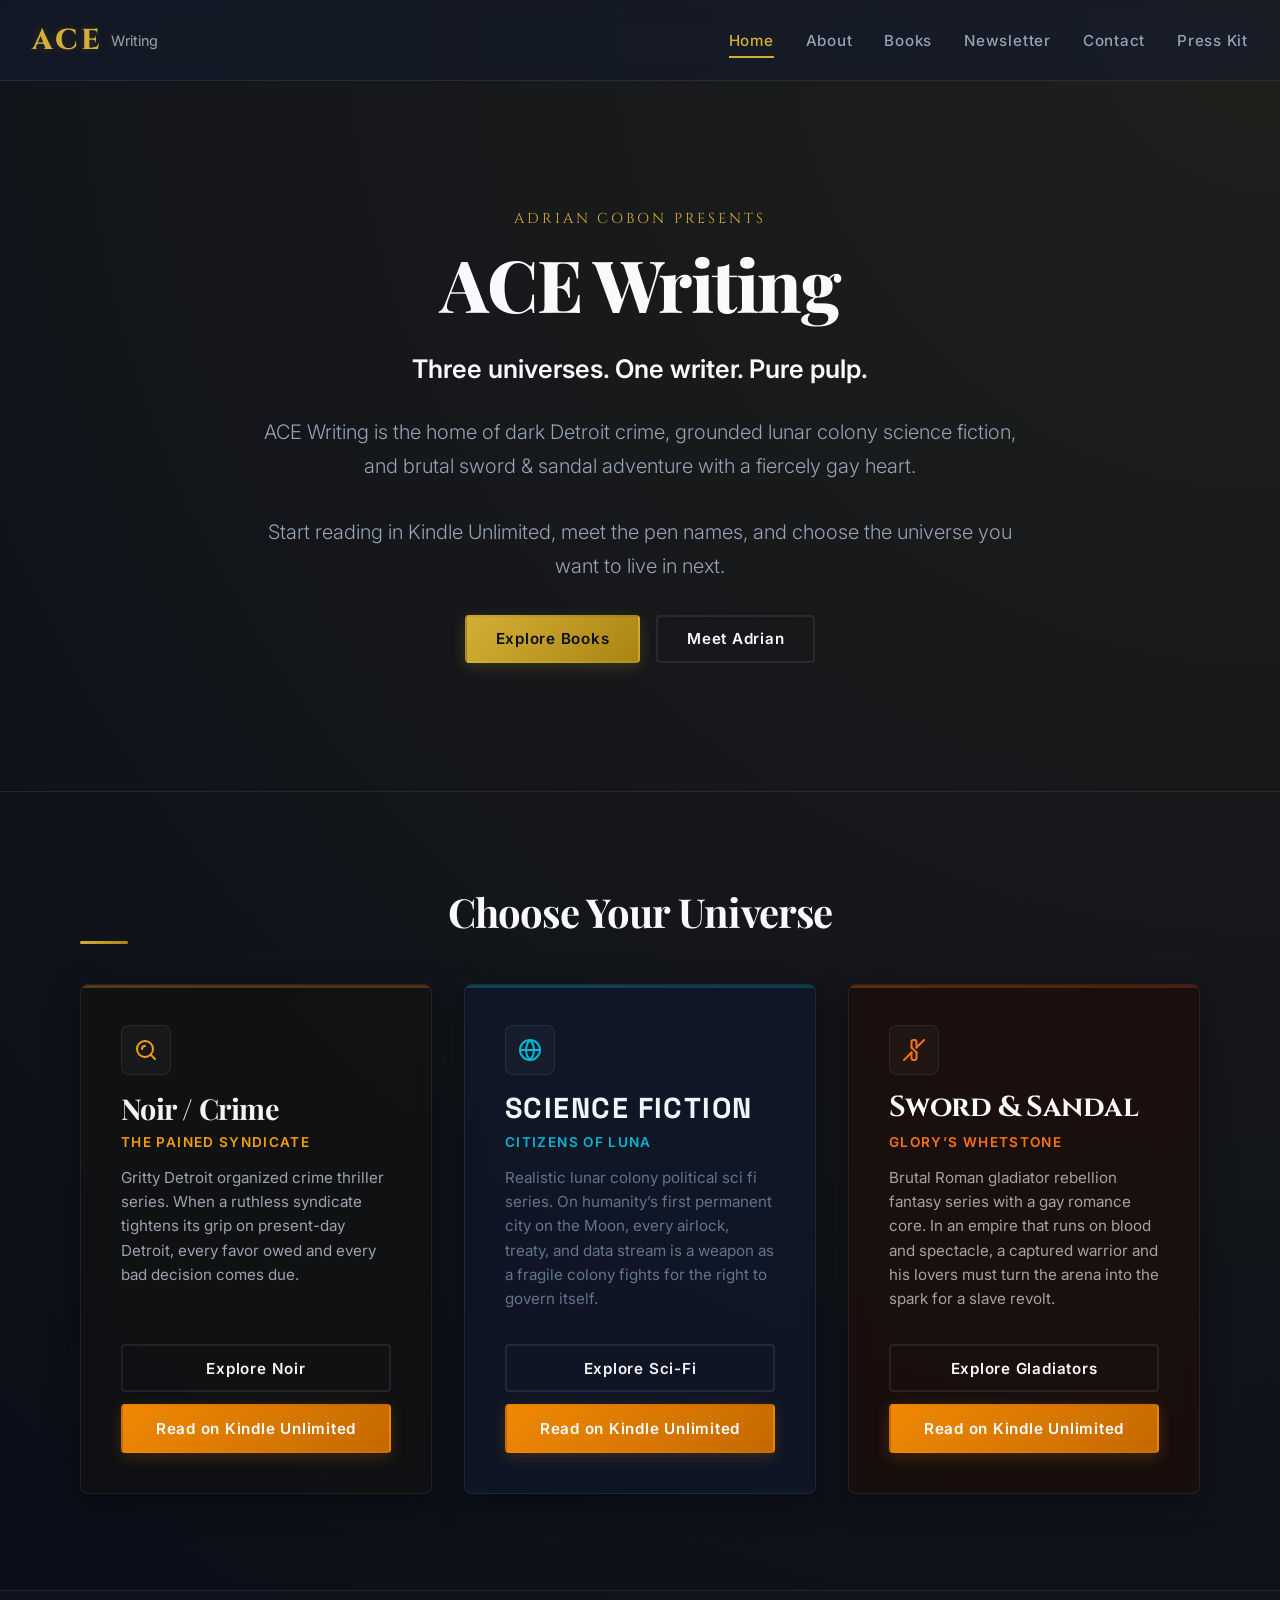
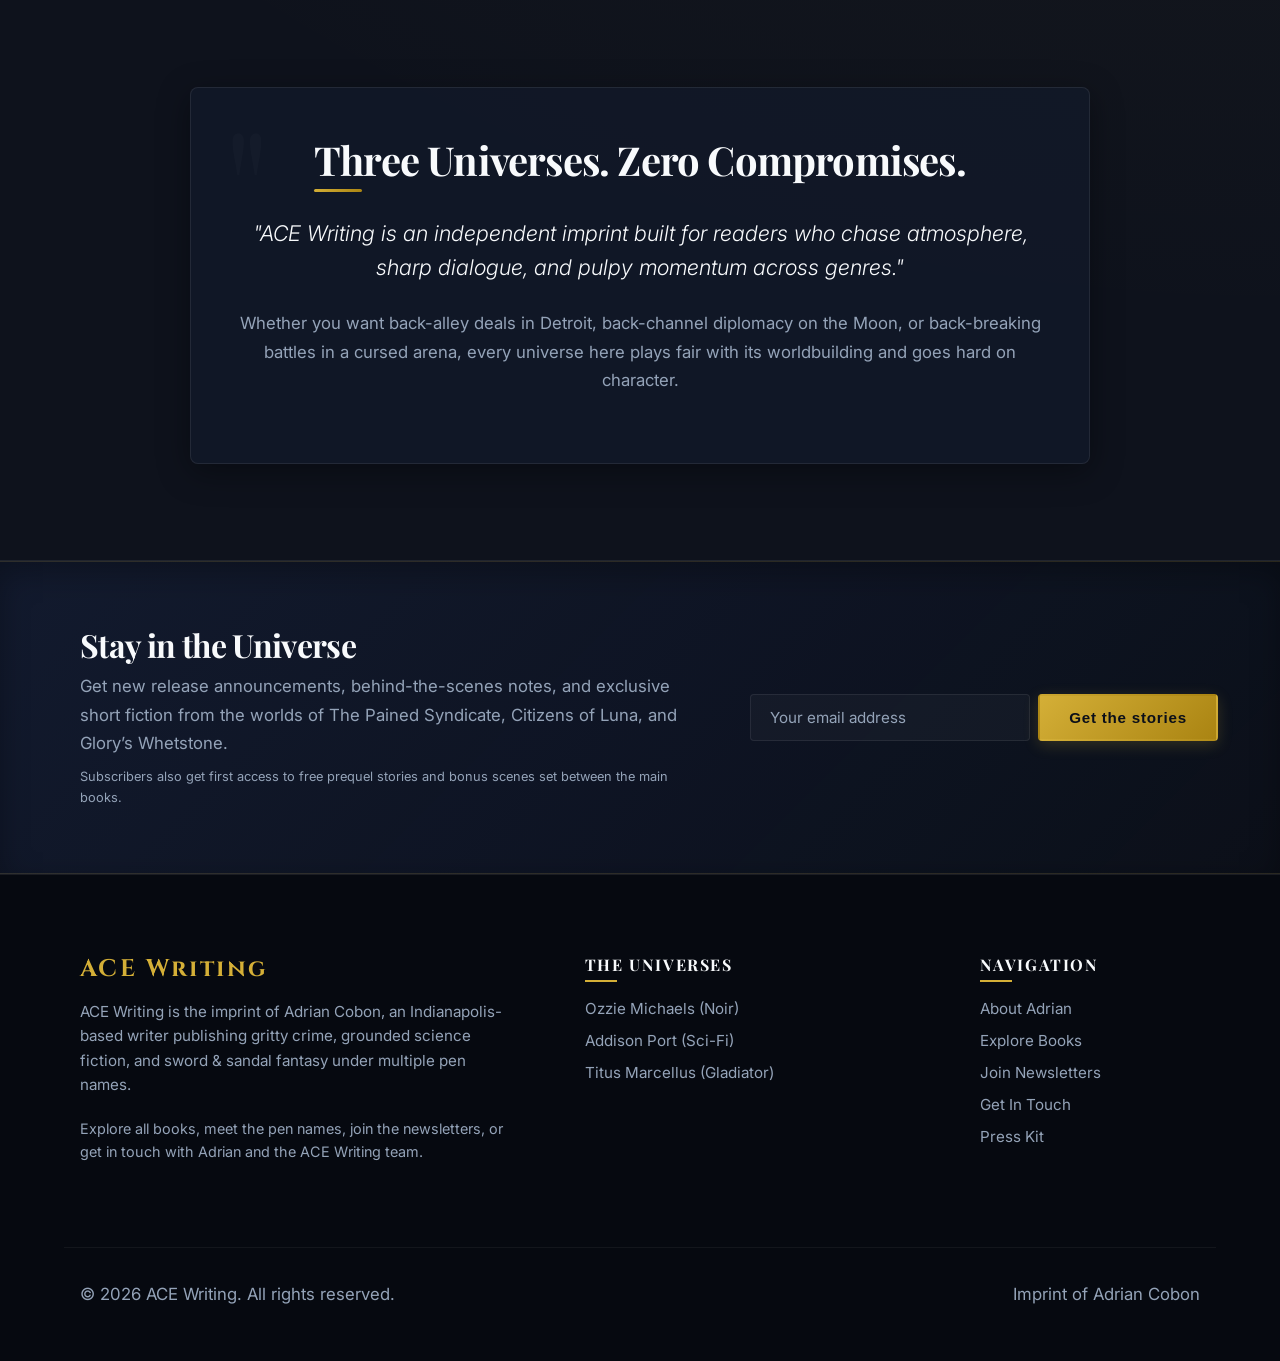
==== index.html @ 50dc893f "Initial Upload Initial static site upload. Still need to take headshot, work on the graphics for upc" ====
<!DOCTYPE html>
<html lang="en" class="theme-imprint">
<head>
  <meta charset="UTF-8">
  <meta name="viewport" content="width=device-width, initial-scale=1.0">
  <title>ACE Writing – Three universes. One writer. Pure pulp.</title>
  
  <!-- SEO Meta Tags -->
  <meta name="description" content="ACE Writing is the home of Adrian Cobon's gritty Detroit crime, grounded lunar colony science fiction, and brutal sword & sandal gay romance fantasy novels. Start reading in Kindle Unlimited.">
  <link rel="canonical" href="https://ace-writing.com/index.html">
  
  <!-- Open Graph / Facebook -->
  <meta property="og:type" content="website">
  <meta property="og:url" content="https://ace-writing.com/index.html">
  <meta property="og:title" content="ACE Writing – Three universes. One writer. Pure pulp.">
  <meta property="og:description" content="Immerse yourself in gritty Detroit organized crime, grounded lunar colony sci-fi, and queer sword & sandal fantasy from author Adrian Cobon.">
  <meta property="og:image" content="https://ace-writing.com/assets/og-image.jpg">

  <!-- Twitter -->
  <meta property="twitter:card" content="summary_large_image">
  <meta property="twitter:url" content="https://ace-writing.com/index.html">
  <meta property="twitter:title" content="ACE Writing – Three universes. One writer. Pure pulp.">
  <meta property="twitter:description" content="Immerse yourself in gritty Detroit organized crime, grounded lunar colony sci-fi, and queer sword & sandal fantasy from author Adrian Cobon.">
  <meta property="twitter:image" content="https://ace-writing.com/assets/og-image.jpg">

  <!-- CSS Stylesheet -->
  <link rel="stylesheet" href="css/style.css">
  
  <!-- Preconnect to Fonts -->
  <link rel="preconnect" href="https://fonts.googleapis.com">
  <link rel="preconnect" href="https://fonts.gstatic.com" crossorigin>

  <!-- Schema.org JSON-LD -->
  <script type="application/ld+json">
  {
    "@context": "https://schema.org",
    "@type": "Organization",
    "name": "ACE Writing",
    "url": "https://ace-writing.com",
    "logo": "https://ace-writing.com/logo.png",
    "founder": {
      "@type": "Person",
      "name": "Adrian Cobon",
      "jobTitle": "Author",
      "address": {
        "@type": "PostalAddress",
        "addressLocality": "Indianapolis",
        "addressRegion": "IN"
      }
    },
    "description": "ACE Writing is the home of dark Detroit crime, grounded lunar colony science fiction, and brutal sword & sandal adventure with a fiercely gay heart."
  }
  </script>
</head>
<body>

  <!-- Navigation Header -->
  <nav class="navbar" id="main-nav">
    <div class="nav-container">
      <a href="index.html" class="logo" id="nav-logo">
        ACE <span>Writing</span>
      </a>
      <button class="menu-toggle" id="menu-toggle-btn" aria-label="Toggle Navigation Menu" aria-expanded="false" aria-controls="nav-menu-list">
        <span></span>
        <span></span>
        <span></span>
      </button>
      <ul class="nav-menu" id="nav-menu-list">
        <li><a href="index.html" class="nav-link active">Home</a></li>
        <li><a href="about.html" class="nav-link">About</a></li>
        <li><a href="books.html" class="nav-link">Books</a></li>
        <li><a href="newsletter.html" class="nav-link">Newsletter</a></li>
        <li><a href="contact.html" class="nav-link">Contact</a></li>
        <li><a href="press.html" class="nav-link">Press Kit</a></li>
      </ul>
    </div>
  </nav>

  <!-- Main Content Area -->
  <main id="content">
    
    <!-- Hero Section -->
    <section class="hero" id="home-hero">
      <div class="container text-center hero-content">
        <span class="hero-accent-text" data-animate>Adrian Cobon presents</span>
        <h1 data-animate class="delay-1">ACE Writing</h1>
        <p class="hero-subhead" data-animate class="delay-2">Three universes. One writer. Pure pulp.</p>
        <p class="hero-text lead" data-animate class="delay-2">
          ACE Writing is the home of dark Detroit crime, grounded lunar colony science fiction, and brutal sword & sandal adventure with a fiercely gay heart.
        </p>
        <p class="hero-text lead" data-animate class="delay-3">
          Start reading in Kindle Unlimited, meet the pen names, and choose the universe you want to live in next.
        </p>
        <div class="btn-group" style="justify-content: center;" data-animate class="delay-4">
          <a href="books.html" class="btn btn-primary" id="btn-hero-explore">Explore Books</a>
          <a href="about.html" class="btn btn-secondary" id="btn-hero-about">Meet Adrian</a>
        </div>
      </div>
    </section>

    <!-- Universe Cards Section -->
    <section id="universes" aria-label="ACE Writing Universes">
      <div class="container">
        <h2 class="text-center" style="display: block; margin-bottom: 3rem;" data-animate>Choose Your Universe</h2>
        
        <div class="grid-3">
          
          <!-- Noir Card -->
          <article class="card theme-noir" data-animate class="delay-1" id="universe-noir">
            <div class="card-icon" aria-hidden="true">
              <!-- Custom Trenchcoat/Detective Hat Vibe -->
              <svg width="24" height="24" viewBox="0 0 24 24" fill="none" stroke="currentColor" stroke-width="2" stroke-linecap="round" stroke-linejoin="round">
                <circle cx="11" cy="11" r="8"></circle>
                <line x1="21" y1="21" x2="16.65" y2="16.65"></line>
                <path d="M11 8a3 3 0 0 0-3 3"></path>
              </svg>
            </div>
            <h3 class="card-title">Noir / Crime</h3>
            <span class="card-subtitle">The Pained Syndicate</span>
            <p class="card-desc">
              Gritty Detroit organized crime thriller series. When a ruthless syndicate tightens its grip on present-day Detroit, every favor owed and every bad decision comes due.
            </p>
            <a href="ozzie-michaels.html" class="btn btn-secondary" style="margin-bottom: 0.75rem;">Explore Noir</a>
            <a href="https://www.amazon.com" target="_blank" rel="noopener" class="btn btn-kindle">Read on Kindle Unlimited</a>
          </article>

          <!-- Sci-Fi Card -->
          <article class="card theme-scifi" data-animate class="delay-2" id="universe-scifi">
            <div class="card-icon" aria-hidden="true">
              <!-- Lunar Orbit Vibe -->
              <svg width="24" height="24" viewBox="0 0 24 24" fill="none" stroke="currentColor" stroke-width="2" stroke-linecap="round" stroke-linejoin="round">
                <circle cx="12" cy="12" r="10"></circle>
                <path d="M12 2a15.3 15.3 0 0 1 4 10 15.3 15.3 0 0 1-4 10 15.3 15.3 0 0 1-4-10 15.3 15.3 0 0 1 4-10z"></path>
                <path d="M2 12h20"></path>
              </svg>
            </div>
            <h3 class="card-title">Science Fiction</h3>
            <span class="card-subtitle">Citizens of Luna</span>
            <p class="card-desc">
              Realistic lunar colony political sci fi series. On humanity’s first permanent city on the Moon, every airlock, treaty, and data stream is a weapon as a fragile colony fights for the right to govern itself.
            </p>
            <a href="addison-port.html" class="btn btn-secondary" style="margin-bottom: 0.75rem;">Explore Sci-Fi</a>
            <a href="https://www.amazon.com" target="_blank" rel="noopener" class="btn btn-kindle">Read on Kindle Unlimited</a>
          </article>

          <!-- Gladiator / Romance Card -->
          <article class="card theme-gladiator" data-animate class="delay-3" id="universe-gladiator">
            <div class="card-icon" aria-hidden="true">
              <!-- Crossed Swords Vibe -->
              <svg width="24" height="24" viewBox="0 0 24 24" fill="none" stroke="currentColor" stroke-width="2" stroke-linecap="round" stroke-linejoin="round">
                <line x1="14.5" y1="9.5" x2="22" y2="2"></line>
                <line x1="9.5" y1="14.5" x2="2" y2="22"></line>
                <line x1="9.5" y1="9.5" x2="14.5" y2="14.5"></line>
                <path d="M14.5 14.5v5.5a2 2 0 0 1-2 2h-1a2 2 0 0 1-2-2v-5.5"></path>
                <path d="M9.5 9.5V4a2 2 0 0 1 2-2h1a2 2 0 0 1 2 2v5.5"></path>
              </svg>
            </div>
            <h3 class="card-title">Sword & Sandal</h3>
            <span class="card-subtitle">Glory’s Whetstone</span>
            <p class="card-desc">
              Brutal Roman gladiator rebellion fantasy series with a gay romance core. In an empire that runs on blood and spectacle, a captured warrior and his lovers must turn the arena into the spark for a slave revolt.
            </p>
            <a href="titus-marcellus.html" class="btn btn-secondary" style="margin-bottom: 0.75rem;">Explore Gladiators</a>
            <a href="https://www.amazon.com" target="_blank" rel="noopener" class="btn btn-kindle">Read on Kindle Unlimited</a>
          </article>

        </div>
      </div>
    </section>

    <!-- Highlighted Quote Section -->
    <section class="highlight-section" id="imprint-philosophy">
      <div class="container">
        <div class="highlight-box text-center" data-animate>
          <h2 style="margin-bottom: 2rem;">Three Universes. Zero Compromises.</h2>
          <p class="lead" style="font-style: italic; margin-bottom: 1.5rem;">
            "ACE Writing is an independent imprint built for readers who chase atmosphere, sharp dialogue, and pulpy momentum across genres."
          </p>
          <p>
            Whether you want back-alley deals in Detroit, back-channel diplomacy on the Moon, or back-breaking battles in a cursed arena, every universe here plays fair with its worldbuilding and goes hard on character.
          </p>
        </div>
      </div>
    </section>

    <!-- Newsletter Strip -->
    <section class="newsletter-strip" id="newsletter-subscription">
      <div class="container newsletter-container">
        <div class="newsletter-content" data-animate>
          <h3>Stay in the Universe</h3>
          <p>
            Get new release announcements, behind-the-scenes notes, and exclusive short fiction from the worlds of The Pained Syndicate, Citizens of Luna, and Glory’s Whetstone.
          </p>
          <p class="form-note">
            Subscribers also get first access to free prequel stories and bonus scenes set between the main books.
          </p>
        </div>
        <form class="newsletter-form" id="newsletter-form-home" data-animate class="delay-2">
          <input type="email" placeholder="Your email address" aria-label="Email Address" required class="form-input">
          <button type="submit" class="btn btn-primary" style="white-space: nowrap;">Get the stories</button>
        </form>
      </div>
    </section>

  </main>

  <!-- Footer Area -->
  <footer class="footer" id="main-footer">
    <div class="container footer-grid">
      <div class="footer-about">
        <h3>ACE Writing</h3>
        <p>
          ACE Writing is the imprint of Adrian Cobon, an Indianapolis-based writer publishing gritty crime, grounded science fiction, and sword & sandal fantasy under multiple pen names.
        </p>
        <p style="margin-top: 1rem; font-size: 0.9rem;">
          Explore all books, meet the pen names, join the newsletters, or get in touch with Adrian and the ACE Writing team.
        </p>
      </div>
      <div class="footer-links">
        <h4>The Universes</h4>
        <ul class="footer-links-list">
          <li><a href="ozzie-michaels.html">Ozzie Michaels (Noir)</a></li>
          <li><a href="addison-port.html">Addison Port (Sci-Fi)</a></li>
          <li><a href="titus-marcellus.html">Titus Marcellus (Gladiator)</a></li>
        </ul>
      </div>
      <div class="footer-links">
        <h4>Navigation</h4>
        <ul class="footer-links-list">
          <li><a href="about.html">About Adrian</a></li>
          <li><a href="books.html">Explore Books</a></li>
          <li><a href="newsletter.html">Join Newsletters</a></li>
          <li><a href="contact.html">Get In Touch</a></li>
          <li><a href="press.html">Press Kit</a></li>
        </ul>
      </div>
    </div>
    <div class="container footer-bottom">
      <p>&copy; 2026 ACE Writing. All rights reserved.</p>
      <p>Imprint of Adrian Cobon</p>
    </div>
  </footer>

  <!-- JS Scripts -->
  <script src="js/main.js" defer></script>
</body>
</html>
---- css/style.css ----
/* 
  ACE Writing - Core Design System & Stylesheet
  Imprint of Adrian Cobon
  Responsive, SEO-optimized, highly aesthetic CSS variables, layouts, and components.
*/

/* --- 1. Fonts and Imports --- */
@import url('https://fonts.googleapis.com/css2?family=Inter:wght@300;400;500;600;700&family=Playfair+Display:ital,wght@0,400;0,700;1,400&family=Cinzel:wght@600;800&family=Space+Grotesk:wght@500;700&display=swap');

/* --- 2. Color Themes & CSS Variables --- */
:root {
  /* Fonts */
  --font-body: 'Inter', -apple-system, BlinkMacSystemFont, sans-serif;
  --font-display: 'Playfair Display', Georgia, serif;
  --font-accent: 'Cinzel', serif;
  --font-scifi: 'Space Grotesk', sans-serif;

  /* Global Transition */
  --transition-smooth: all 0.3s cubic-bezier(0.4, 0, 0.2, 1);
  --transition-elastic: all 0.5s cubic-bezier(0.175, 0.885, 0.32, 1.275);

  /* Shared Lightness Overlays */
  --glass-bg: rgba(19, 27, 46, 0.6);
  --glass-border: rgba(255, 255, 255, 0.08);
  --glass-shadow: 0 8px 32px 0 rgba(0, 0, 0, 0.37);

  /* MASTER IMPRINT THEME (index, about, newsletter, contact, press) */
  --color-bg: #0b0f19;
  --color-surface: #121a2e;
  --color-surface-hover: #1b2641;
  --color-primary: #d4af37;        /* Premium Gold */
  --color-primary-glow: rgba(212, 175, 55, 0.2);
  --color-secondary: #e2e8f0;      /* Pure slate silver */
  --color-accent: #93c5fd;         /* Light Blue Accent */
  --color-text-main: #f8fafc;
  --color-text-muted: #94a3b8;
  --color-border: rgba(212, 175, 55, 0.15);
  --color-kindle: #f08804;         /* Kindle Amber */
  --gradient-hero: radial-gradient(circle at top right, rgba(212, 175, 55, 0.1) 0%, rgba(11, 15, 25, 0) 60%);
  --theme-accent-gradient: linear-gradient(135deg, #d4af37 0%, #aa8412 100%);
}

/* NOIR / CRIME SUB-THEME (Ozzie Michaels) */
.theme-noir {
  --color-bg: #080808;
  --color-surface: #121212;
  --color-surface-hover: #1c1c1c;
  --color-primary: #f59e0b;        /* Gritty Amber Alert Yellow */
  --color-primary-glow: rgba(245, 158, 11, 0.2);
  --color-secondary: #d1d5db;
  --color-accent: #ef4444;         /* Street lamp Crimson */
  --color-text-main: #f3f4f6;
  --color-text-muted: #9ca3af;
  --color-border: rgba(245, 158, 11, 0.15);
  --glass-bg: rgba(18, 18, 18, 0.7);
  --gradient-hero: radial-gradient(circle at top right, rgba(239, 68, 68, 0.08) 0%, rgba(8, 8, 8, 0) 60%);
  --theme-accent-gradient: linear-gradient(135deg, #f59e0b 0%, #d97706 100%);
}

/* LUNAR SCI-FI SUB-THEME (Addison Port) */
.theme-scifi {
  --color-bg: #020617;
  --color-surface: #0f172a;
  --color-surface-hover: #1e293b;
  --color-primary: #06b6d4;        /* Cyan Laser glow */
  --color-primary-glow: rgba(6, 182, 212, 0.2);
  --color-secondary: #cbd5e1;
  --color-accent: #3b82f6;         /* Earthrise Blue */
  --color-text-main: #f1f5f9;
  --color-text-muted: #64748b;
  --color-border: rgba(6, 182, 212, 0.15);
  --glass-bg: rgba(15, 23, 42, 0.75);
  --gradient-hero: radial-gradient(circle at top right, rgba(6, 182, 212, 0.1) 0%, rgba(2, 6, 23, 0) 60%);
  --theme-accent-gradient: linear-gradient(135deg, #06b6d4 0%, #0891b2 100%);
}

/* SWORD & SANDAL GAY ROMANCE SUB-THEME (Titus Marcellus) */
.theme-gladiator {
  --color-bg: #0d0705;
  --color-surface: #1c0e0a;
  --color-surface-hover: #2d1810;
  --color-primary: #f97316;        /* Bronze sunset */
  --color-primary-glow: rgba(249, 115, 22, 0.2);
  --color-secondary: #e2e8f0;
  --color-accent: #dc2626;         /* Blood Red */
  --color-text-main: #fafaf9;
  --color-text-muted: #a8a29e;
  --color-border: rgba(249, 115, 22, 0.15);
  --glass-bg: rgba(28, 14, 10, 0.75);
  --gradient-hero: radial-gradient(circle at top right, rgba(220, 38, 38, 0.1) 0%, rgba(13, 7, 5, 0) 60%);
  --theme-accent-gradient: linear-gradient(135deg, #f97316 0%, #c2410c 100%);
}

/* --- 3. Base Reset --- */
*, *::before, *::after {
  box-sizing: border-box;
  margin: 0;
  padding: 0;
}

html {
  scroll-behavior: smooth;
  font-size: 16px;
  background-color: var(--color-bg);
  color: var(--color-text-main);
  font-family: var(--font-body);
  transition: background-color 0.5s ease;
}

body {
  min-height: 100vh;
  display: flex;
  flex-direction: column;
  overflow-x: hidden;
  position: relative;
}

body::before {
  content: '';
  position: absolute;
  top: 0;
  left: 0;
  width: 100%;
  height: 100%;
  background: var(--gradient-hero);
  pointer-events: none;
  z-index: 0;
  transition: background 0.5s ease;
}

a {
  color: inherit;
  text-decoration: none;
  transition: var(--transition-smooth);
}

img, svg {
  max-width: 100%;
  height: auto;
  display: block;
}

ul, ol {
  list-style: none;
}

/* --- 4. Typography --- */
h1, h2, h3, h4 {
  font-family: var(--font-display);
  font-weight: 700;
  line-height: 1.2;
  color: var(--color-text-main);
  letter-spacing: -0.02em;
}

.theme-scifi h1, .theme-scifi h2, .theme-scifi h3, .theme-scifi h4 {
  font-family: var(--font-scifi);
  letter-spacing: 0.05em;
  text-transform: uppercase;
}

.theme-gladiator h1, .theme-gladiator h2, .theme-gladiator h3, .theme-gladiator h4 {
  font-family: var(--font-accent);
}

h1 {
  font-size: clamp(2.5rem, 6vw, 4rem);
  margin-bottom: 1rem;
}

h2 {
  font-size: clamp(1.8rem, 4vw, 2.5rem);
  margin-bottom: 1.5rem;
  position: relative;
  display: inline-block;
}

h2::after {
  content: '';
  position: absolute;
  left: 0;
  bottom: -0.5rem;
  width: 3rem;
  height: 3px;
  background: var(--theme-accent-gradient);
  border-radius: 2px;
  transition: var(--transition-smooth);
}

h3 {
  font-size: clamp(1.3rem, 3vw, 1.8rem);
  margin-bottom: 0.75rem;
}

p {
  line-height: 1.7;
  color: var(--color-text-muted);
  margin-bottom: 1.25rem;
  font-size: 1.05rem;
}

.lead {
  font-size: clamp(1.15rem, 2vw, 1.35rem);
  line-height: 1.6;
  color: var(--color-text-main);
  font-weight: 300;
}

.text-center { text-align: center; }

/* --- 5. Layout Systems --- */
.container {
  width: 90%;
  max-width: 1200px;
  margin: 0 auto;
  padding: 0 1rem;
  position: relative;
  z-index: 1;
}

.grid-3 {
  display: grid;
  grid-template-columns: repeat(auto-fit, minmax(300px, 1fr));
  gap: 2rem;
  margin-top: 3rem;
}

.grid-2 {
  display: grid;
  grid-template-columns: repeat(auto-fit, minmax(400px, 1fr));
  gap: 3rem;
  align-items: center;
}

@media (max-width: 768px) {
  .grid-2 {
    grid-template-columns: 1fr;
    gap: 2rem;
  }
}

section {
  padding: 6rem 0;
}

@media (max-width: 768px) {
  section {
    padding: 4rem 0;
  }
}

/* --- 6. Navigation Header --- */
.navbar {
  position: sticky;
  top: 0;
  background: var(--glass-bg);
  backdrop-filter: blur(12px);
  -webkit-backdrop-filter: blur(12px);
  border-bottom: 1px solid var(--glass-border);
  z-index: 100;
  transition: var(--transition-smooth);
}

.nav-container {
  display: flex;
  justify-content: space-between;
  align-items: center;
  height: 80px;
  padding: 0 2rem;
}

.logo {
  font-family: var(--font-accent);
  font-size: 1.8rem;
  font-weight: 800;
  color: var(--color-primary);
  text-shadow: 0 0 10px var(--color-primary-glow);
  letter-spacing: 0.1em;
  display: flex;
  align-items: center;
  gap: 0.5rem;
}

.logo span {
  font-weight: 400;
  font-family: var(--font-body);
  font-size: 0.9rem;
  color: var(--color-text-muted);
  letter-spacing: normal;
}

.nav-menu {
  display: flex;
  gap: 2rem;
  align-items: center;
}

.nav-link {
  font-size: 0.95rem;
  font-weight: 500;
  color: var(--color-text-muted);
  letter-spacing: 0.05em;
  padding: 0.5rem 0;
  position: relative;
}

.nav-link:hover, .nav-link.active {
  color: var(--color-primary);
}

.nav-link::after {
  content: '';
  position: absolute;
  left: 0;
  bottom: 0;
  width: 0;
  height: 2px;
  background-color: var(--color-primary);
  transition: var(--transition-smooth);
}

.nav-link:hover::after, .nav-link.active::after {
  width: 100%;
}

/* Mobile Hamburger Trigger */
.menu-toggle {
  display: none;
  background: none;
  border: none;
  cursor: pointer;
  width: 30px;
  height: 20px;
  position: relative;
  z-index: 110;
}

.menu-toggle span {
  display: block;
  width: 100%;
  height: 2px;
  background-color: var(--color-text-main);
  position: absolute;
  left: 0;
  transition: var(--transition-smooth);
}

.menu-toggle span:nth-child(1) { top: 0; }
.menu-toggle span:nth-child(2) { top: 9px; }
.menu-toggle span:nth-child(3) { top: 18px; }

/* Menu toggle active state */
.menu-toggle.open span:nth-child(1) {
  transform: translateY(9px) rotate(45deg);
}
.menu-toggle.open span:nth-child(2) {
  opacity: 0;
}
.menu-toggle.open span:nth-child(3) {
  transform: translateY(-9px) rotate(-45deg);
}

@media (max-width: 992px) {
  .menu-toggle {
    display: block;
  }

  .nav-menu {
    position: fixed;
    top: 0;
    right: -100%;
    width: 80%;
    max-width: 400px;
    height: 100vh;
    background: var(--color-bg);
    border-left: 1px solid var(--glass-border);
    flex-direction: column;
    justify-content: center;
    gap: 3rem;
    z-index: 105;
    transition: 0.4s cubic-bezier(0.77, 0, 0.175, 1);
    box-shadow: -10px 0 30px rgba(0,0,0,0.5);
  }

  .nav-menu.open {
    right: 0;
  }
}

/* --- 7. Buttons --- */
.btn {
  display: inline-flex;
  align-items: center;
  justify-content: center;
  padding: 0.8rem 1.8rem;
  border-radius: 4px;
  font-weight: 600;
  font-size: 0.95rem;
  letter-spacing: 0.05em;
  cursor: pointer;
  transition: var(--transition-elastic);
  border: 2px solid transparent;
}

.btn-primary {
  background: var(--theme-accent-gradient);
  color: #0b0f19;
  box-shadow: 0 4px 15px var(--color-primary-glow);
}

.btn-primary:hover {
  transform: translateY(-3px);
  box-shadow: 0 8px 25px var(--color-primary-glow);
}

.btn-secondary {
  background: transparent;
  color: var(--color-text-main);
  border-color: var(--glass-border);
}

.btn-secondary:hover {
  background: rgba(255,255,255,0.05);
  border-color: var(--color-primary);
  transform: translateY(-3px);
}

.btn-kindle {
  background: linear-gradient(135deg, var(--color-kindle) 0%, #c46900 100%);
  color: #ffffff;
  box-shadow: 0 4px 15px rgba(240, 136, 4, 0.2);
}

.btn-kindle:hover {
  transform: translateY(-3px);
  box-shadow: 0 8px 25px rgba(240, 136, 4, 0.4);
}

.btn-group {
  display: flex;
  gap: 1rem;
  margin-top: 2rem;
  flex-wrap: wrap;
}

/* --- 8. Hero Sections --- */
.hero {
  position: relative;
  overflow: hidden;
  padding: 8rem 0;
  display: flex;
  align-items: center;
  border-bottom: 1px solid var(--glass-border);
}

.hero-content {
  max-width: 800px;
  margin: 0 auto;
}

.hero-accent-text {
  font-family: var(--font-accent);
  color: var(--color-primary);
  text-transform: uppercase;
  letter-spacing: 0.2em;
  font-size: 0.9rem;
  margin-bottom: 1rem;
  display: block;
}

.theme-scifi .hero-accent-text {
  font-family: var(--font-scifi);
}

.hero h1 {
  font-size: clamp(2.8rem, 7vw, 4.5rem);
  line-height: 1.1;
  margin-bottom: 1.5rem;
  font-weight: 800;
}

.hero-subhead {
  font-size: clamp(1.2rem, 3vw, 1.6rem);
  font-weight: 600;
  color: var(--color-text-main);
  margin-bottom: 1.5rem;
}

.hero-text {
  font-size: clamp(1.05rem, 2vw, 1.25rem);
  line-height: 1.7;
  color: var(--color-text-muted);
  margin-bottom: 2rem;
}

/* --- 9. Cards & Grid Panels (Glassmorphism) --- */
.card {
  background: var(--glass-bg);
  border: 1px solid var(--glass-border);
  border-radius: 8px;
  padding: 2.5rem;
  box-shadow: var(--glass-shadow);
  transition: var(--transition-smooth);
  backdrop-filter: blur(8px);
  -webkit-backdrop-filter: blur(8px);
  display: flex;
  flex-direction: column;
  position: relative;
  overflow: hidden;
}

.card::before {
  content: '';
  position: absolute;
  top: 0;
  left: 0;
  width: 100%;
  height: 3px;
  background: var(--theme-accent-gradient);
  opacity: 0.3;
  transition: var(--transition-smooth);
}

.card:hover {
  transform: translateY(-8px);
  border-color: var(--color-primary);
  box-shadow: 0 12px 40px rgba(0,0,0,0.5), 0 0 15px var(--color-primary-glow);
}

.card:hover::before {
  opacity: 1;
}

.card-title {
  margin-top: 1rem;
  margin-bottom: 0.5rem;
}

.card-subtitle {
  font-family: var(--font-body);
  font-size: 0.85rem;
  text-transform: uppercase;
  letter-spacing: 0.1em;
  color: var(--color-primary);
  margin-bottom: 1rem;
  font-weight: 600;
}

.card-desc {
  font-size: 0.95rem;
  line-height: 1.6;
  margin-bottom: 2rem;
  flex-grow: 1;
}

/* Card Icons */
.card-icon {
  width: 50px;
  height: 50px;
  display: flex;
  align-items: center;
  justify-content: center;
  border-radius: 8px;
  background: rgba(255, 255, 255, 0.03);
  border: 1px solid var(--glass-border);
  color: var(--color-primary);
  transition: var(--transition-smooth);
}

.card:hover .card-icon {
  background: var(--color-primary-glow);
  border-color: var(--color-primary);
  transform: scale(1.1);
}

/* Custom CSS Book Covers */
.book-cover {
  width: 180px;
  aspect-ratio: 2/3;
  background: #111;
  border-radius: 4px;
  box-shadow: 0 10px 25px rgba(0,0,0,0.5);
  margin: 0 auto 1.5rem;
  position: relative;
  overflow: hidden;
  border: 1px solid rgba(255,255,255,0.15);
  display: flex;
  flex-direction: column;
  justify-content: space-between;
  padding: 1.25rem;
  transition: var(--transition-smooth);
}

.book-cover::after {
  content: '';
  position: absolute;
  top: 0;
  left: 0;
  width: 15px;
  height: 100%;
  background: linear-gradient(to right, rgba(255,255,255,0.1) 0%, rgba(255,255,255,0) 100%);
  z-index: 2;
}

.book-cover-title {
  font-family: var(--font-display);
  font-size: 1.1rem;
  color: #fff;
  line-height: 1.2;
}

.theme-scifi .book-cover-title {
  font-family: var(--font-scifi);
  font-size: 0.9rem;
}

.book-cover-author {
  font-family: var(--font-body);
  font-size: 0.7rem;
  text-transform: uppercase;
  letter-spacing: 0.1em;
  color: rgba(255,255,255,0.6);
}

/* Custom gradients for placeholder covers based on universe */
.cover-noir {
  background: linear-gradient(135deg, #150e05 0%, #030303 100%);
  border-left: 4px solid var(--color-primary);
}
.cover-scifi {
  background: linear-gradient(135deg, #0b1e32 0%, #020713 100%);
  border-left: 4px solid var(--color-primary);
}
.cover-gladiator {
  background: linear-gradient(135deg, #2d1007 0%, #060201 100%);
  border-left: 4px solid var(--color-primary);
}

/* --- 10. Mid Page Highlight Sections --- */
.highlight-section {
  background: rgba(255,255,255,0.01);
  border-top: 1px solid var(--glass-border);
  border-bottom: 1px solid var(--glass-border);
}

.highlight-box {
  background: var(--glass-bg);
  border: 1px solid var(--glass-border);
  border-radius: 8px;
  padding: 3rem;
  max-width: 900px;
  margin: 0 auto;
  box-shadow: var(--glass-shadow);
  position: relative;
}

.highlight-box::after {
  content: '"';
  position: absolute;
  top: 1rem;
  left: 2rem;
  font-family: var(--font-display);
  font-size: 10rem;
  color: rgba(255,255,255,0.02);
  line-height: 1;
  pointer-events: none;
}

/* --- 11. Newsletter Elements --- */
.newsletter-strip {
  background: linear-gradient(135deg, var(--color-surface) 0%, rgba(11,15,25,0.95) 100%);
  border-top: 1px solid var(--color-border);
  border-bottom: 1px solid var(--color-border);
  padding: 4rem 0;
  box-shadow: inset 0 10px 30px rgba(0,0,0,0.3);
}

.newsletter-container {
  display: flex;
  justify-content: space-between;
  align-items: center;
  gap: 3rem;
}

@media (max-width: 992px) {
  .newsletter-container {
    flex-direction: column;
    text-align: center;
  }
}

.newsletter-content {
  max-width: 600px;
}

.newsletter-content h3 {
  font-size: 2rem;
  margin-bottom: 0.5rem;
}

.newsletter-content p {
  margin-bottom: 0;
}

.newsletter-form {
  display: flex;
  gap: 0.5rem;
  width: 100%;
  max-width: 450px;
}

@media (max-width: 576px) {
  .newsletter-form {
    flex-direction: column;
  }
}

.form-input {
  flex-grow: 1;
  background: rgba(255, 255, 255, 0.03);
  border: 1px solid var(--glass-border);
  border-radius: 4px;
  padding: 0.8rem 1.2rem;
  color: var(--color-text-main);
  font-family: var(--font-body);
  font-size: 0.95rem;
  transition: var(--transition-smooth);
}

.form-input:focus {
  outline: none;
  border-color: var(--color-primary);
  background: rgba(255, 255, 255, 0.06);
  box-shadow: 0 0 10px var(--color-primary-glow);
}

.form-input::placeholder {
  color: var(--color-text-muted);
}

.form-note {
  font-size: 0.8rem;
  color: var(--color-text-muted);
  margin-top: 0.5rem;
}

/* --- 12. About & Press Styling --- */
.bio-wrapper {
  display: flex;
  flex-direction: column;
  gap: 4rem;
}

.author-showcase {
  display: grid;
  grid-template-columns: 1.2fr 2fr;
  gap: 4rem;
  align-items: start;
}

@media (max-width: 992px) {
  .author-showcase {
    grid-template-columns: 1fr;
    gap: 3rem;
  }
}

.author-photo-container {
  display: flex;
  flex-direction: column;
  align-items: center;
  gap: 1.5rem;
}

.author-photo-frame {
  width: 100%;
  max-width: 320px;
  aspect-ratio: 1/1;
  border-radius: 50%;
  background: var(--glass-bg);
  border: 3px solid var(--color-border);
  box-shadow: 0 10px 30px rgba(0,0,0,0.5), 0 0 20px var(--color-primary-glow);
  overflow: hidden;
  position: relative;
}

/* Temporary CSS avatar styling */
.author-avatar-fallback {
  width: 100%;
  height: 100%;
  background: radial-gradient(circle at center, var(--color-surface-hover) 0%, var(--color-bg) 100%);
  display: flex;
  align-items: center;
  justify-content: center;
  position: relative;
}

.author-avatar-fallback svg {
  width: 45%;
  height: 45%;
  fill: var(--color-primary);
  opacity: 0.7;
}

.author-avatar-hint {
  font-size: 0.75rem;
  text-transform: uppercase;
  letter-spacing: 0.1em;
  color: var(--color-text-muted);
  text-align: center;
}

.box-title {
  text-transform: uppercase;
  letter-spacing: 0.1em;
  font-size: 0.8rem;
  color: var(--color-primary);
  margin-bottom: 0.5rem;
}

.press-box {
  background: rgba(255,255,255,0.02);
  border: 1px dashed var(--color-primary);
  border-radius: 8px;
  padding: 2.5rem;
  position: relative;
}

/* --- 13. Contact Form styling --- */
.contact-grid {
  display: grid;
  grid-template-columns: 1fr 1.5fr;
  gap: 4rem;
}

@media (max-width: 992px) {
  .contact-grid {
    grid-template-columns: 1fr;
    gap: 3rem;
  }
}

.contact-info-list {
  display: flex;
  flex-direction: column;
  gap: 2rem;
}

.contact-info-item {
  display: flex;
  gap: 1rem;
  align-items: flex-start;
}

.contact-info-icon {
  width: 40px;
  height: 40px;
  border-radius: 4px;
  background: var(--color-surface);
  border: 1px solid var(--glass-border);
  display: flex;
  align-items: center;
  justify-content: center;
  color: var(--color-primary);
  flex-shrink: 0;
}

.contact-info-text h4 {
  font-size: 1.1rem;
  margin-bottom: 0.25rem;
  font-family: var(--font-body);
}

.contact-form-card {
  padding: 3rem;
}

.form-group {
  margin-bottom: 1.5rem;
}

.form-group label {
  display: block;
  font-size: 0.9rem;
  font-weight: 600;
  letter-spacing: 0.05em;
  margin-bottom: 0.5rem;
  color: var(--color-text-main);
  text-transform: uppercase;
}

.form-group select,
.form-group textarea {
  width: 100%;
  background: rgba(255, 255, 255, 0.03);
  border: 1px solid var(--glass-border);
  border-radius: 4px;
  padding: 0.8rem 1.2rem;
  color: var(--color-text-main);
  font-family: var(--font-body);
  font-size: 0.95rem;
  transition: var(--transition-smooth);
}

.form-group select:focus,
.form-group textarea:focus {
  outline: none;
  border-color: var(--color-primary);
  background: rgba(255, 255, 255, 0.06);
  box-shadow: 0 0 10px var(--color-primary-glow);
}

/* Feedback states */
.feedback-msg {
  display: none;
  padding: 1rem;
  border-radius: 4px;
  font-size: 0.95rem;
  margin-top: 1rem;
}

.feedback-msg.success {
  display: block;
  background-color: rgba(16, 185, 129, 0.1);
  border: 1px solid rgba(16, 185, 129, 0.3);
  color: #34d399;
}

.feedback-msg.error {
  display: block;
  background-color: rgba(239, 68, 68, 0.1);
  border: 1px solid rgba(239, 68, 68, 0.3);
  color: #fca5a5;
}

/* --- 14. Press Kits List & Lists --- */
.press-topics-list {
  list-style: none;
  padding-left: 0;
}

.press-topics-list li {
  position: relative;
  padding-left: 2rem;
  margin-bottom: 1.25rem;
  line-height: 1.6;
}

.press-topics-list li::before {
  content: '✦';
  position: absolute;
  left: 0;
  color: var(--color-primary);
}

/* --- 15. Footer --- */
.footer {
  background: #060910;
  border-top: 1px solid var(--glass-border);
  padding: 5rem 0 2rem;
  margin-top: auto;
  position: relative;
  z-index: 1;
}

.footer-grid {
  display: grid;
  grid-template-columns: 2fr 1.5fr 1fr;
  gap: 4rem;
  margin-bottom: 4rem;
}

@media (max-width: 992px) {
  .footer-grid {
    grid-template-columns: 1fr;
    gap: 3rem;
  }
}

.footer-about h3 {
  font-family: var(--font-accent);
  color: var(--color-primary);
  font-size: 1.5rem;
  margin-bottom: 1rem;
  letter-spacing: 0.1em;
}

.footer-about p {
  font-size: 0.95rem;
  line-height: 1.6;
  max-width: 500px;
}

.footer-links h4 {
  font-size: 1rem;
  text-transform: uppercase;
  letter-spacing: 0.1em;
  margin-bottom: 1.5rem;
  color: var(--color-text-main);
  position: relative;
}

.footer-links h4::after {
  content: '';
  position: absolute;
  left: 0;
  bottom: -0.5rem;
  width: 2rem;
  height: 2px;
  background: var(--color-primary);
}

.footer-links-list {
  display: flex;
  flex-direction: column;
  gap: 0.75rem;
}

.footer-links-list a {
  color: var(--color-text-muted);
  font-size: 0.95rem;
}

.footer-links-list a:hover {
  color: var(--color-primary);
  padding-left: 5px;
}

.footer-bottom {
  border-top: 1px solid rgba(255,255,255,0.05);
  padding-top: 2rem;
  display: flex;
  justify-content: space-between;
  align-items: center;
  flex-wrap: wrap;
  gap: 1rem;
  color: var(--color-text-muted);
  font-size: 0.9rem;
}

@media (max-width: 576px) {
  .footer-bottom {
    flex-direction: column;
    text-align: center;
  }
}

/* --- 16. Entrance & Utility Animations --- */
[data-animate] {
  opacity: 0;
  transform: translateY(25px);
  transition: opacity 0.8s cubic-bezier(0.25, 0.46, 0.45, 0.94),
              transform 0.8s cubic-bezier(0.25, 0.46, 0.45, 0.94);
}

[data-animate].animated {
  opacity: 1;
  transform: translateY(0);
}

.delay-1 { transition-delay: 0.1s; }
.delay-2 { transition-delay: 0.2s; }
.delay-3 { transition-delay: 0.3s; }
.delay-4 { transition-delay: 0.4s; }

/* 404 Styling */
.error-page {
  padding: 10rem 0;
  text-align: center;
}
.error-code {
  font-family: var(--font-accent);
  font-size: clamp(6rem, 15vw, 10rem);
  line-height: 1;
  color: var(--color-primary);
  text-shadow: 0 0 20px var(--color-primary-glow);
  margin-bottom: 1rem;
}

/* Custom bullet list for general text */
.bullet-list {
  list-style: none;
  margin-bottom: 2rem;
}
.bullet-list li {
  position: relative;
  padding-left: 1.5rem;
  margin-bottom: 0.75rem;
  color: var(--color-text-muted);
  line-height: 1.6;
}
.bullet-list li::before {
  content: '▪';
  position: absolute;
  left: 0;
  color: var(--color-primary);
}
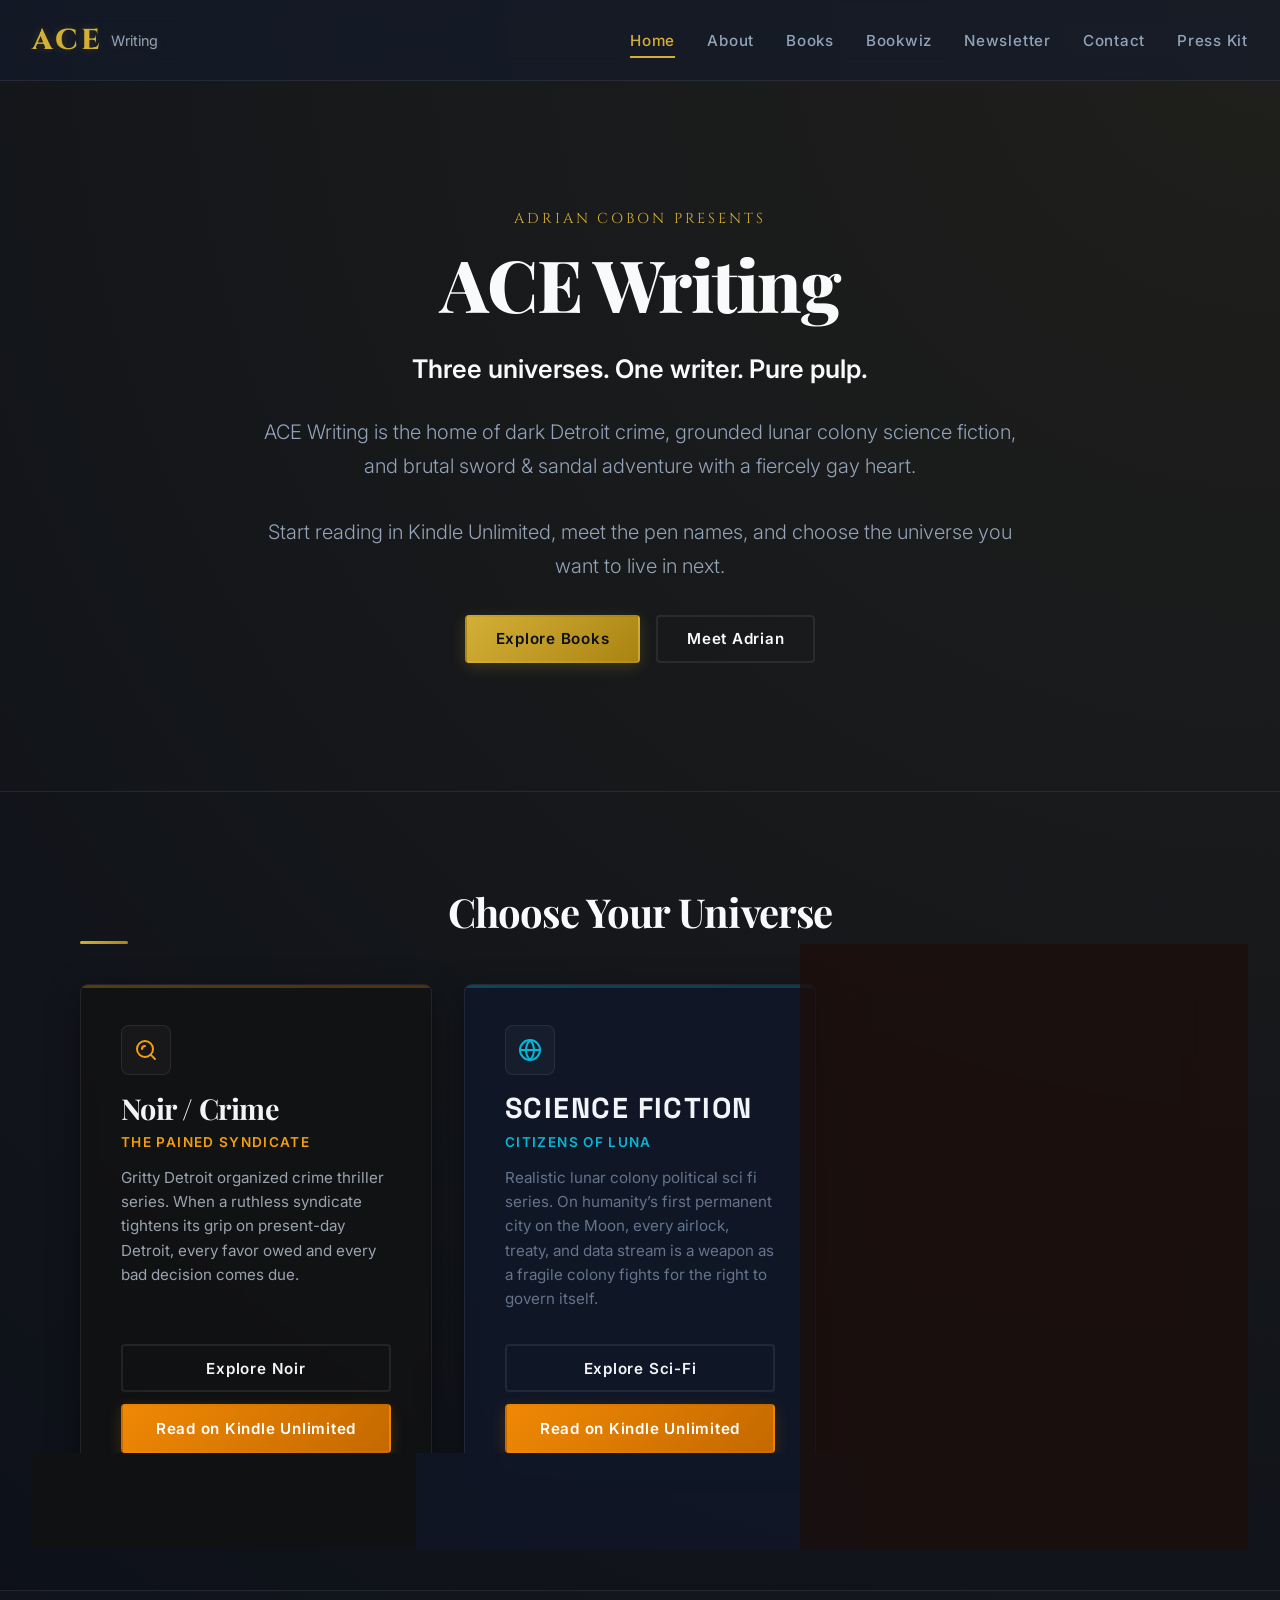
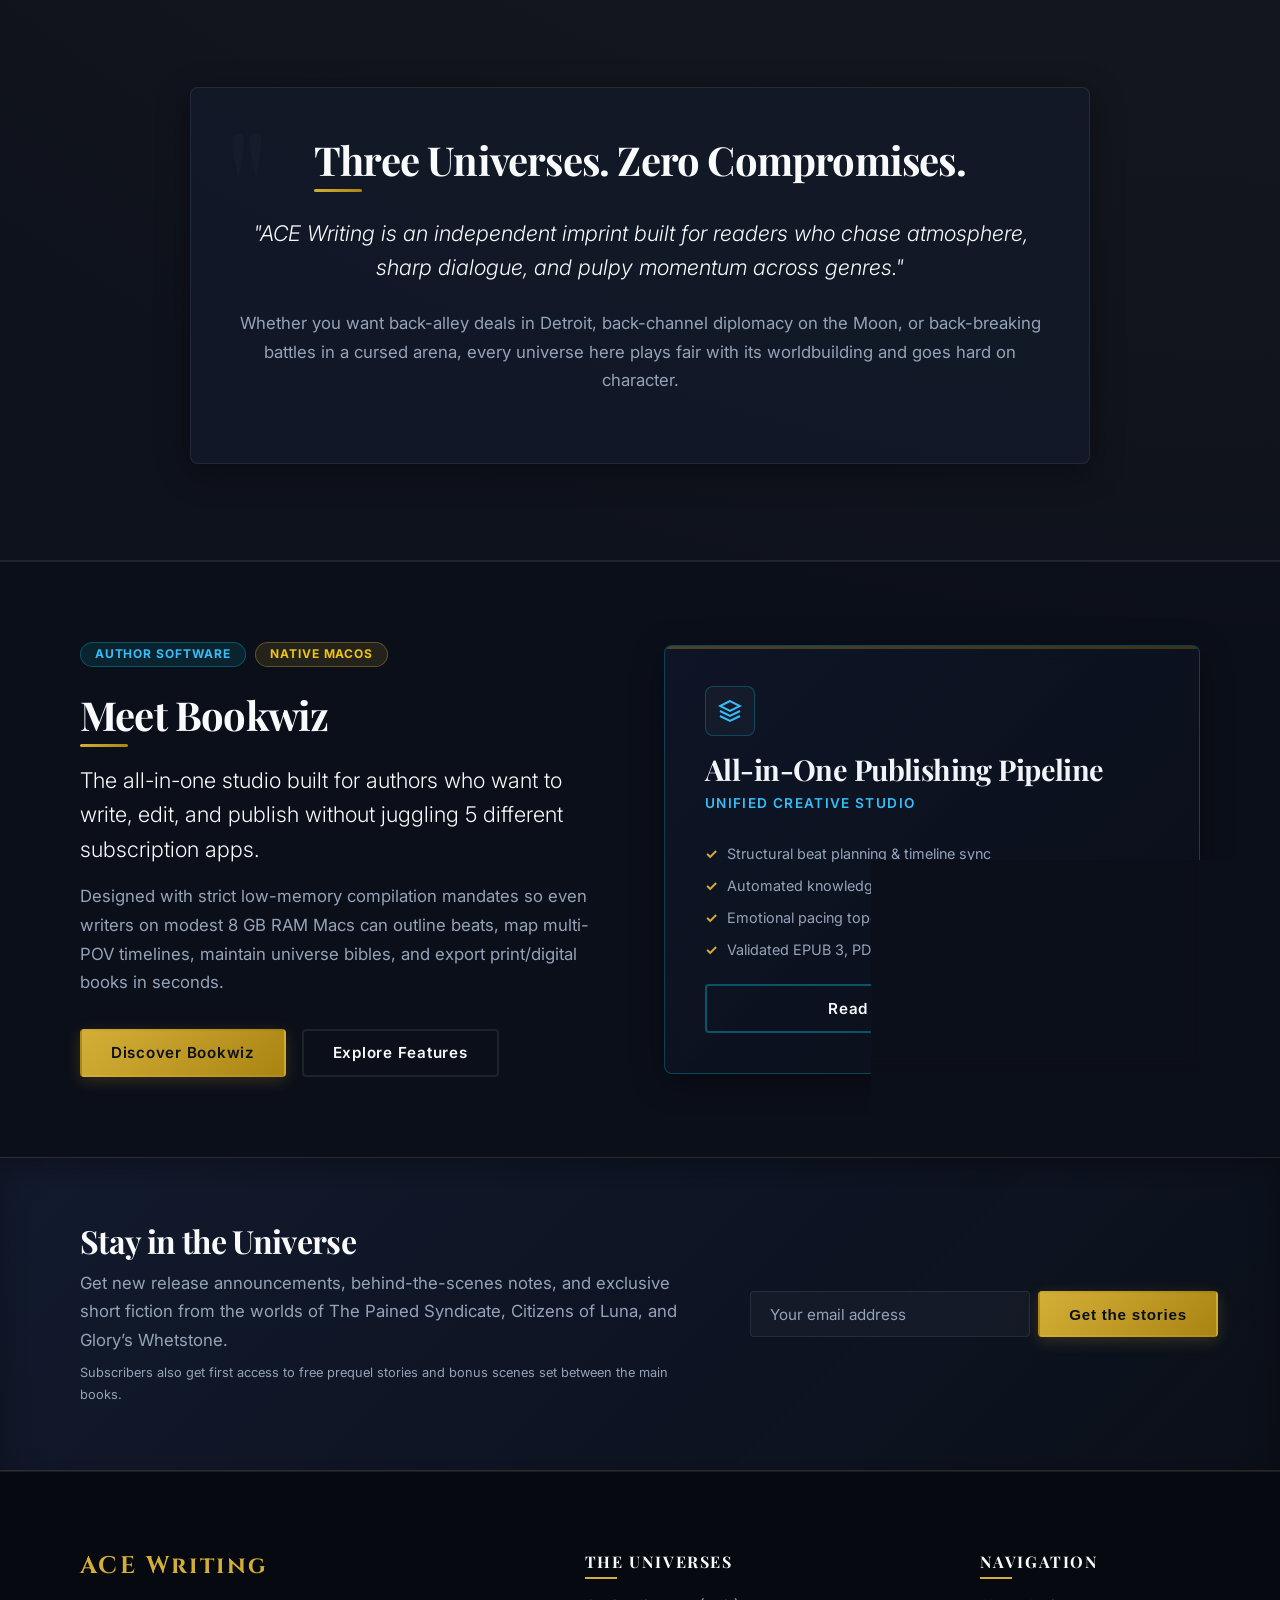
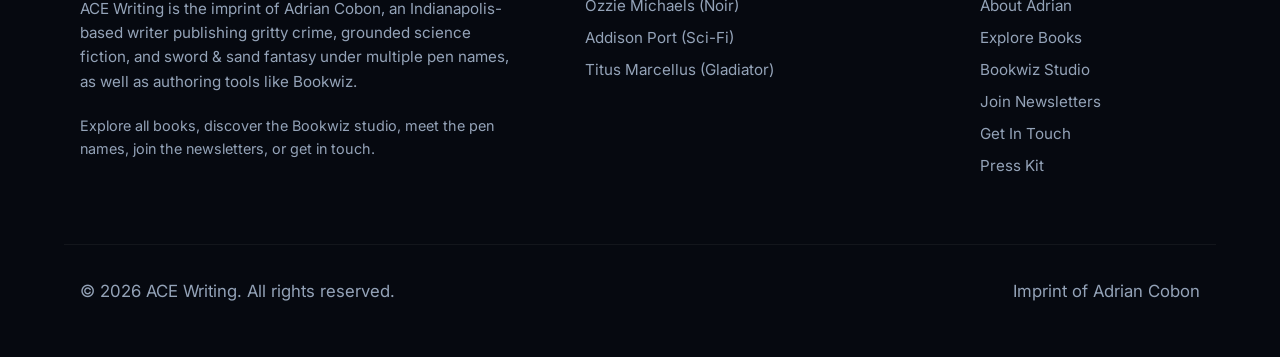
==== commit 46eba078: "Added Bookwiz Page - Initial I have added the Bookwiz information page. I will need to see how it lo" ====
--- a/index.html
+++ b/index.html
@@ -69,6 +69,7 @@
         <li><a href="index.html" class="nav-link active">Home</a></li>
         <li><a href="about.html" class="nav-link">About</a></li>
         <li><a href="books.html" class="nav-link">Books</a></li>
+        <li><a href="bookwiz.html" class="nav-link">Bookwiz</a></li>
         <li><a href="newsletter.html" class="nav-link">Newsletter</a></li>
         <li><a href="contact.html" class="nav-link">Contact</a></li>
         <li><a href="press.html" class="nav-link">Press Kit</a></li>
@@ -183,6 +184,51 @@
       </div>
     </section>
 
+    <!-- Bookwiz Software Spotlight Section -->
+    <section id="bookwiz-spotlight" style="border-top: 1px solid var(--glass-border); padding: 5rem 0;">
+      <div class="container">
+        <div class="grid-2" style="align-items: center;">
+          <div data-animate>
+            <div class="badge-group">
+              <span class="badge badge-cyan">Author Software</span>
+              <span class="badge badge-gold">Native macOS</span>
+            </div>
+            <h2>Meet Bookwiz</h2>
+            <p class="lead" style="color: var(--color-text-main); margin-bottom: 1rem;">
+              The all-in-one studio built for authors who want to write, edit, and publish without juggling 5 different subscription apps.
+            </p>
+            <p>
+              Designed with strict low-memory compilation mandates so even writers on modest 8 GB RAM Macs can outline beats, map multi-POV timelines, maintain universe bibles, and export print/digital books in seconds.
+            </p>
+            <div class="btn-group">
+              <a href="bookwiz.html" class="btn btn-primary">Discover Bookwiz</a>
+              <a href="bookwiz.html#features" class="btn btn-secondary">Explore Features</a>
+            </div>
+          </div>
+          <div data-animate class="delay-2">
+            <div class="card" style="border-color: rgba(6, 182, 212, 0.3); background: linear-gradient(135deg, rgba(15, 23, 42, 0.8) 0%, rgba(11, 15, 25, 0.95) 100%);">
+              <div class="card-icon" style="color: #38bdf8; border-color: rgba(6, 182, 212, 0.3);">
+                <svg width="24" height="24" viewBox="0 0 24 24" fill="none" stroke="currentColor" stroke-width="2">
+                  <polygon points="12 2 2 7 12 12 22 7 12 2"></polygon>
+                  <polyline points="2 17 12 22 22 17"></polyline>
+                  <polyline points="2 12 12 17 22 12"></polyline>
+                </svg>
+              </div>
+              <h3 class="card-title" style="color: #f1f5f9;">All-in-One Publishing Pipeline</h3>
+              <span class="card-subtitle" style="color: #38bdf8;">Unified Creative Studio</span>
+              <ul class="feature-card-bullets" style="margin-bottom: 1.5rem;">
+                <li>Structural beat planning &amp; timeline sync</li>
+                <li>Automated knowledge firewall &amp; continuity rules</li>
+                <li>Emotional pacing topography &amp; stylistic audit</li>
+                <li>Validated EPUB 3, PDF, &amp; Audiobook SSML export</li>
+              </ul>
+              <a href="bookwiz.html" class="btn btn-secondary" style="border-color: rgba(6, 182, 212, 0.4); text-align: center;">Read the Full Architecture</a>
+            </div>
+          </div>
+        </div>
+      </div>
+    </section>
+
     <!-- Newsletter Strip -->
     <section class="newsletter-strip" id="newsletter-subscription">
       <div class="container newsletter-container">
@@ -210,10 +256,10 @@
       <div class="footer-about">
         <h3>ACE Writing</h3>
         <p>
-          ACE Writing is the imprint of Adrian Cobon, an Indianapolis-based writer publishing gritty crime, grounded science fiction, and sword & sandal fantasy under multiple pen names.
+          ACE Writing is the imprint of Adrian Cobon, an Indianapolis-based writer publishing gritty crime, grounded science fiction, and sword & sand fantasy under multiple pen names, as well as authoring tools like Bookwiz.
         </p>
         <p style="margin-top: 1rem; font-size: 0.9rem;">
-          Explore all books, meet the pen names, join the newsletters, or get in touch with Adrian and the ACE Writing team.
+          Explore all books, discover the Bookwiz studio, meet the pen names, join the newsletters, or get in touch.
         </p>
       </div>
       <div class="footer-links">
@@ -229,6 +275,7 @@
         <ul class="footer-links-list">
           <li><a href="about.html">About Adrian</a></li>
           <li><a href="books.html">Explore Books</a></li>
+          <li><a href="bookwiz.html">Bookwiz Studio</a></li>
           <li><a href="newsletter.html">Join Newsletters</a></li>
           <li><a href="contact.html">Get In Touch</a></li>
           <li><a href="press.html">Press Kit</a></li>
--- a/css/style.css
+++ b/css/style.css
@@ -1095,3 +1095,428 @@
   left: 0;
   color: var(--color-primary);
 }
+
+/* ==========================================================================
+   17. Bookwiz Studio & Developer Showcase Components
+   ========================================================================== */
+
+/* Badges & Pills */
+.badge {
+  display: inline-flex;
+  align-items: center;
+  gap: 0.4rem;
+  font-size: 0.75rem;
+  font-weight: 700;
+  text-transform: uppercase;
+  letter-spacing: 0.08em;
+  padding: 0.35rem 0.85rem;
+  border-radius: 9999px;
+  border: 1px solid transparent;
+  line-height: 1;
+}
+
+.badge-gold {
+  background: rgba(212, 175, 55, 0.12);
+  border-color: rgba(212, 175, 55, 0.35);
+  color: #f1c40f;
+}
+
+.badge-cyan {
+  background: rgba(6, 182, 212, 0.12);
+  border-color: rgba(6, 182, 212, 0.35);
+  color: #38bdf8;
+}
+
+.badge-emerald {
+  background: rgba(16, 185, 129, 0.12);
+  border-color: rgba(16, 185, 129, 0.35);
+  color: #34d399;
+}
+
+.badge-purple {
+  background: rgba(168, 85, 247, 0.12);
+  border-color: rgba(168, 85, 247, 0.35);
+  color: #c084fc;
+}
+
+.badge-amber {
+  background: rgba(245, 158, 11, 0.12);
+  border-color: rgba(245, 158, 11, 0.35);
+  color: #fbbf24;
+}
+
+.badge-group {
+  display: flex;
+  flex-wrap: wrap;
+  gap: 0.6rem;
+  margin-bottom: 1.5rem;
+}
+
+/* Stats Metric Strip */
+.stats-strip {
+  background: linear-gradient(180deg, rgba(18, 26, 46, 0.8) 0%, rgba(11, 15, 25, 0.95) 100%);
+  border-top: 1px solid var(--glass-border);
+  border-bottom: 1px solid var(--glass-border);
+  padding: 3.5rem 0;
+}
+
+.stats-grid {
+  display: grid;
+  grid-template-columns: repeat(4, 1fr);
+  gap: 1.5rem;
+}
+
+@media (max-width: 992px) {
+  .stats-grid {
+    grid-template-columns: repeat(2, 1fr);
+    gap: 1.5rem;
+  }
+}
+
+@media (max-width: 576px) {
+  .stats-grid {
+    grid-template-columns: 1fr;
+  }
+}
+
+.stat-card {
+  background: var(--glass-bg);
+  border: 1px solid var(--glass-border);
+  border-radius: 8px;
+  padding: 1.75rem 1.25rem;
+  text-align: center;
+  transition: var(--transition-smooth);
+  backdrop-filter: blur(8px);
+}
+
+.stat-card:hover {
+  border-color: var(--color-primary);
+  transform: translateY(-4px);
+  box-shadow: 0 8px 25px rgba(0, 0, 0, 0.4);
+}
+
+.stat-number {
+  font-family: var(--font-display);
+  font-size: clamp(2rem, 3.5vw, 2.75rem);
+  font-weight: 700;
+  color: var(--color-primary);
+  line-height: 1.1;
+  margin-bottom: 0.35rem;
+  text-shadow: 0 0 15px var(--color-primary-glow);
+}
+
+.stat-label {
+  font-size: 0.85rem;
+  font-weight: 600;
+  text-transform: uppercase;
+  letter-spacing: 0.08em;
+  color: var(--color-text-main);
+  margin-bottom: 0.3rem;
+}
+
+.stat-subtext {
+  font-size: 0.8rem;
+  color: var(--color-text-muted);
+  line-height: 1.4;
+  margin-bottom: 0;
+}
+
+/* Pain Points / Problem vs Solution */
+.comparison-grid {
+  display: grid;
+  grid-template-columns: 1fr 1fr;
+  gap: 2.5rem;
+  margin-top: 3rem;
+}
+
+@media (max-width: 992px) {
+  .comparison-grid {
+    grid-template-columns: 1fr;
+  }
+}
+
+.comparison-box {
+  background: var(--glass-bg);
+  border-radius: 8px;
+  padding: 2.5rem;
+  border: 1px solid var(--glass-border);
+  position: relative;
+  overflow: hidden;
+}
+
+.comparison-box.problem {
+  border-left: 4px solid #ef4444;
+}
+
+.comparison-box.solution {
+  border-left: 4px solid #10b981;
+}
+
+.comparison-header {
+  display: flex;
+  align-items: center;
+  gap: 1rem;
+  margin-bottom: 1.5rem;
+}
+
+.comparison-icon {
+  width: 44px;
+  height: 44px;
+  border-radius: 8px;
+  display: flex;
+  align-items: center;
+  justify-content: center;
+  flex-shrink: 0;
+}
+
+.comparison-box.problem .comparison-icon {
+  background: rgba(239, 68, 68, 0.15);
+  color: #ef4444;
+  border: 1px solid rgba(239, 68, 68, 0.3);
+}
+
+.comparison-box.solution .comparison-icon {
+  background: rgba(16, 185, 129, 0.15);
+  color: #34d399;
+  border: 1px solid rgba(16, 185, 129, 0.3);
+}
+
+.comparison-list {
+  list-style: none;
+  display: flex;
+  flex-direction: column;
+  gap: 1.2rem;
+}
+
+.comparison-list-item {
+  display: flex;
+  align-items: flex-start;
+  gap: 0.85rem;
+  font-size: 0.95rem;
+  line-height: 1.6;
+}
+
+.comparison-list-item strong {
+  color: var(--color-text-main);
+}
+
+.status-icon {
+  flex-shrink: 0;
+  margin-top: 0.2rem;
+  font-size: 1.1rem;
+}
+
+.status-bad {
+  color: #ef4444;
+}
+
+.status-good {
+  color: #34d399;
+}
+
+/* Feature Modules Cards */
+.feature-card {
+  background: var(--glass-bg);
+  border: 1px solid var(--glass-border);
+  border-radius: 8px;
+  padding: 2.25rem;
+  display: flex;
+  flex-direction: column;
+  transition: var(--transition-smooth);
+  position: relative;
+  overflow: hidden;
+}
+
+.feature-card:hover {
+  transform: translateY(-6px);
+  border-color: var(--color-primary);
+  box-shadow: 0 12px 35px rgba(0,0,0,0.5), 0 0 15px var(--color-primary-glow);
+}
+
+.feature-card-top {
+  display: flex;
+  align-items: center;
+  gap: 1rem;
+  margin-bottom: 1.25rem;
+}
+
+.feature-card-icon {
+  width: 48px;
+  height: 48px;
+  border-radius: 8px;
+  background: rgba(212, 175, 55, 0.08);
+  border: 1px solid var(--color-border);
+  display: flex;
+  align-items: center;
+  justify-content: center;
+  color: var(--color-primary);
+  flex-shrink: 0;
+}
+
+.feature-card-title {
+  font-size: 1.35rem;
+  margin-bottom: 0.2rem;
+}
+
+.feature-card-tagline {
+  font-size: 0.85rem;
+  color: var(--color-primary);
+  font-weight: 500;
+  text-transform: uppercase;
+  letter-spacing: 0.05em;
+}
+
+.feature-card-bullets {
+  list-style: none;
+  margin-top: 1rem;
+  margin-bottom: 1.5rem;
+  display: flex;
+  flex-direction: column;
+  gap: 0.65rem;
+  flex-grow: 1;
+}
+
+.feature-card-bullets li {
+  position: relative;
+  padding-left: 1.35rem;
+  font-size: 0.9rem;
+  color: var(--color-text-muted);
+  line-height: 1.5;
+}
+
+.feature-card-bullets li::before {
+  content: '✓';
+  position: absolute;
+  left: 0;
+  color: var(--color-primary);
+  font-weight: bold;
+}
+
+.protocol-tag {
+  display: inline-block;
+  font-family: 'Space Grotesk', monospace;
+  font-size: 0.75rem;
+  color: #93c5fd;
+  background: rgba(59, 130, 246, 0.1);
+  padding: 0.25rem 0.6rem;
+  border-radius: 4px;
+  border: 1px solid rgba(59, 130, 246, 0.2);
+  margin-top: auto;
+  align-self: flex-start;
+}
+
+/* Architecture Pillars Grid */
+.pillars-grid {
+  display: grid;
+  grid-template-columns: repeat(auto-fit, minmax(280px, 1fr));
+  gap: 1.75rem;
+  margin-top: 2.5rem;
+}
+
+.pillar-card {
+  background: var(--glass-bg);
+  border: 1px solid var(--glass-border);
+  border-radius: 8px;
+  padding: 2rem;
+  transition: var(--transition-smooth);
+  position: relative;
+}
+
+.pillar-card:hover {
+  border-color: #38bdf8;
+  transform: translateY(-4px);
+  box-shadow: 0 10px 30px rgba(0, 0, 0, 0.4);
+}
+
+.pillar-num {
+  font-family: var(--font-scifi);
+  font-size: 0.85rem;
+  font-weight: 700;
+  color: #38bdf8;
+  text-transform: uppercase;
+  letter-spacing: 0.1em;
+  margin-bottom: 0.75rem;
+  display: block;
+}
+
+.pillar-title {
+  font-size: 1.25rem;
+  margin-bottom: 0.75rem;
+  color: var(--color-text-main);
+}
+
+.pillar-desc {
+  font-size: 0.9rem;
+  line-height: 1.6;
+  color: var(--color-text-muted);
+  margin-bottom: 0;
+}
+
+/* Code Snippet Presentation */
+.code-container {
+  background: #090d16;
+  border: 1px solid var(--glass-border);
+  border-radius: 8px;
+  overflow: hidden;
+  margin: 2rem 0;
+  box-shadow: 0 12px 35px rgba(0,0,0,0.6);
+}
+
+.code-header {
+  background: rgba(255, 255, 255, 0.03);
+  border-bottom: 1px solid var(--glass-border);
+  padding: 0.75rem 1.25rem;
+  display: flex;
+  justify-content: space-between;
+  align-items: center;
+  font-family: 'Space Grotesk', monospace;
+  font-size: 0.8rem;
+  color: var(--color-text-muted);
+}
+
+.code-dots {
+  display: flex;
+  gap: 0.4rem;
+}
+
+.code-dot {
+  width: 10px;
+  height: 10px;
+  border-radius: 50%;
+}
+
+.code-dot.red { background: #ef4444; }
+.code-dot.yellow { background: #f59e0b; }
+.code-dot.green { background: #10b981; }
+
+.code-content {
+  padding: 1.5rem;
+  overflow-x: auto;
+  font-family: 'SF Mono', Monaco, Menlo, Consolas, monospace;
+  font-size: 0.85rem;
+  line-height: 1.7;
+  color: #e2e8f0;
+}
+
+.code-content pre {
+  margin: 0;
+  background: transparent;
+  padding: 0;
+}
+
+.code-kw { color: #f472b6; font-weight: 600; }
+.code-type { color: #38bdf8; }
+.code-str { color: #a7f3d0; }
+.code-comm { color: #64748b; font-style: italic; }
+.code-func { color: #fde047; }
+.code-prop { color: #cbd5e1; }
+
+/* Responsive Nav adjustments for 7 links */
+@media (min-width: 993px) and (max-width: 1200px) {
+  .nav-menu {
+    gap: 1.2rem;
+  }
+  .nav-link {
+    font-size: 0.88rem;
+  }
+}
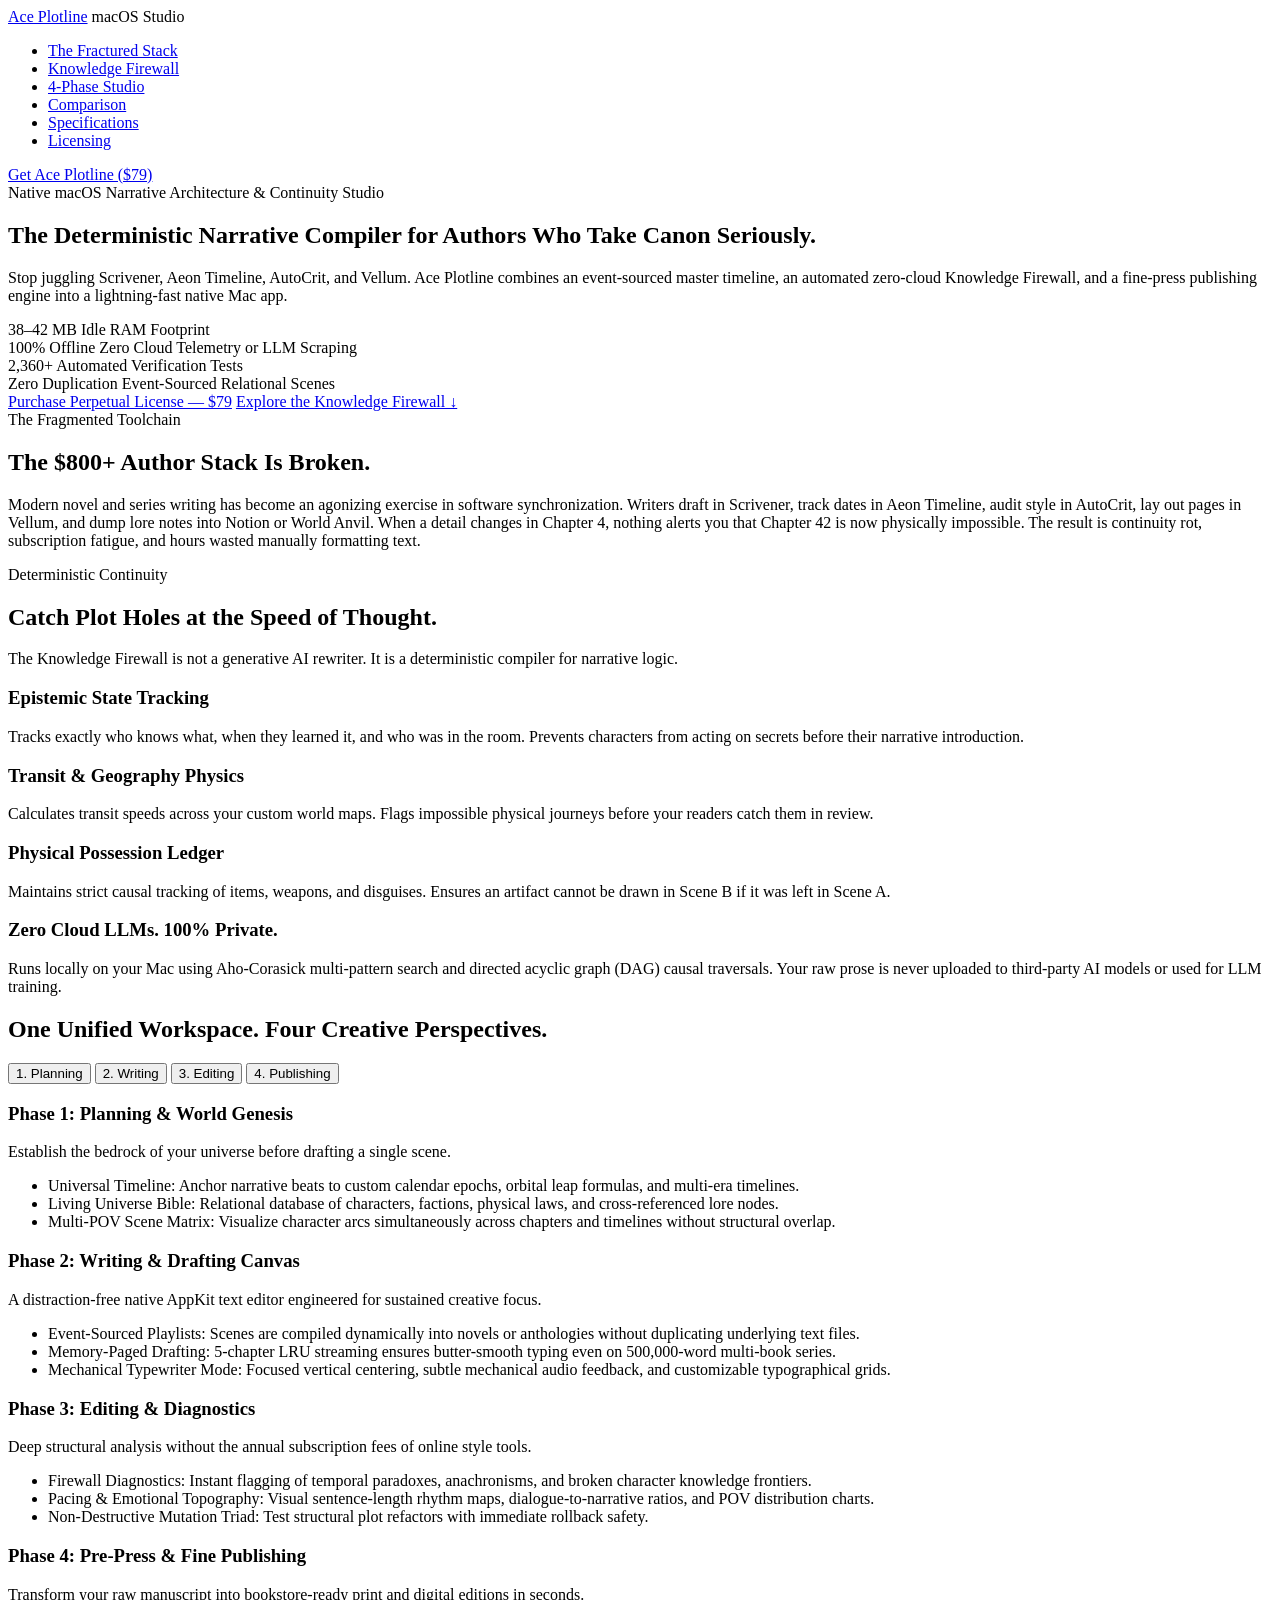
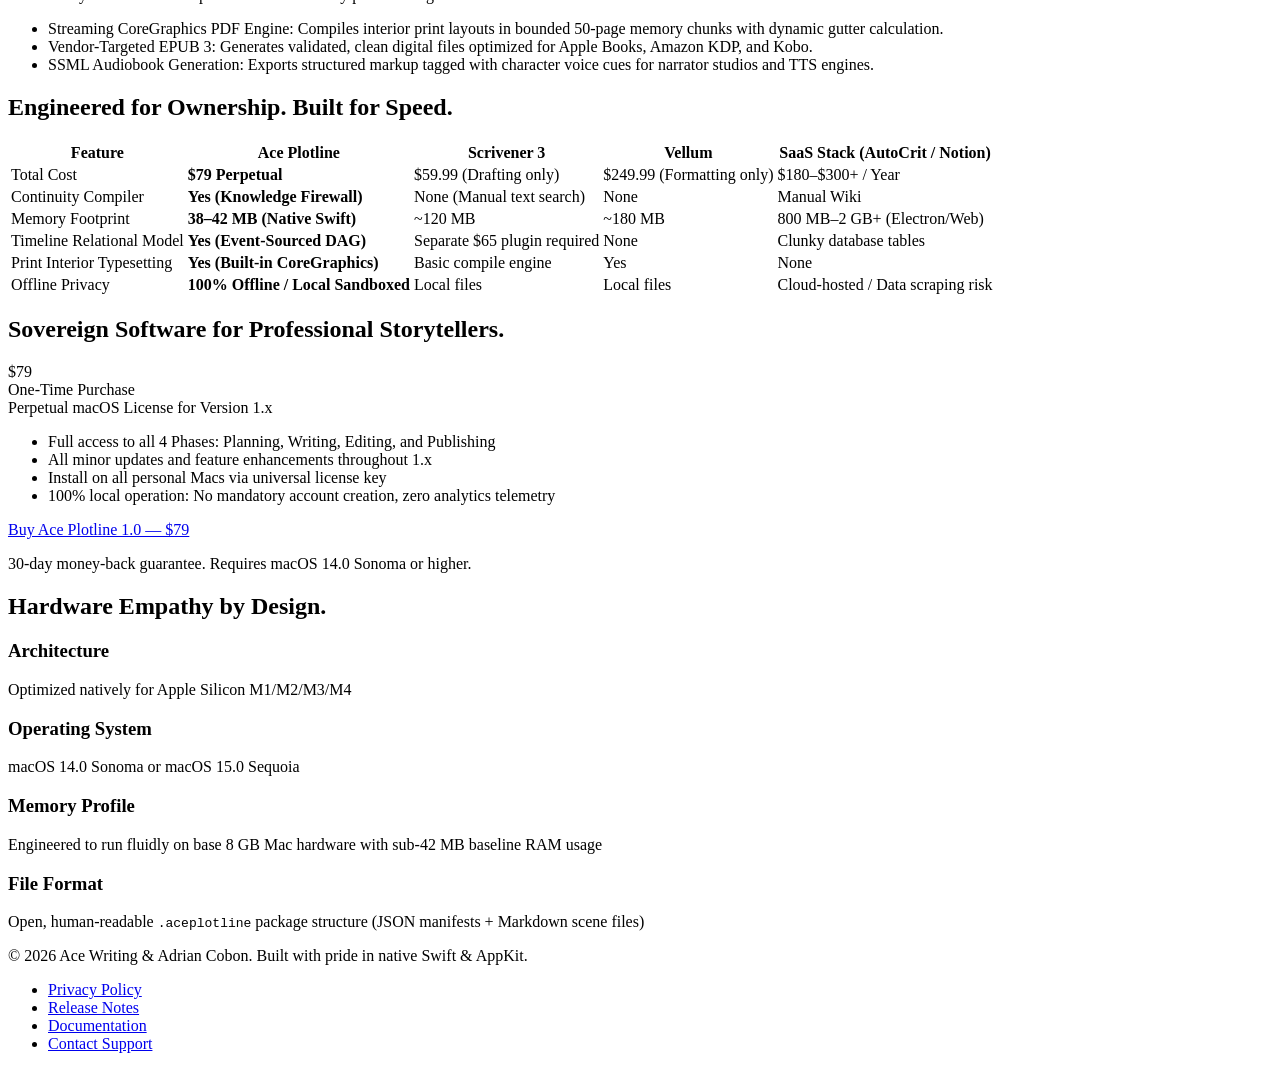
==== commit 0b5808ce: "feat(web): build semantic homepage html with complete ace plotline specifications" ====
--- a/index.html
+++ b/index.html
@@ -1,294 +1,270 @@
 <!DOCTYPE html>
-<html lang="en" class="theme-imprint">
+<html lang="en">
 <head>
   <meta charset="UTF-8">
   <meta name="viewport" content="width=device-width, initial-scale=1.0">
-  <title>ACE Writing – Three universes. One writer. Pure pulp.</title>
-  
-  <!-- SEO Meta Tags -->
-  <meta name="description" content="ACE Writing is the home of Adrian Cobon's gritty Detroit crime, grounded lunar colony science fiction, and brutal sword & sandal gay romance fantasy novels. Start reading in Kindle Unlimited.">
-  <link rel="canonical" href="https://ace-writing.com/index.html">
-  
-  <!-- Open Graph / Facebook -->
-  <meta property="og:type" content="website">
-  <meta property="og:url" content="https://ace-writing.com/index.html">
-  <meta property="og:title" content="ACE Writing – Three universes. One writer. Pure pulp.">
-  <meta property="og:description" content="Immerse yourself in gritty Detroit organized crime, grounded lunar colony sci-fi, and queer sword & sandal fantasy from author Adrian Cobon.">
-  <meta property="og:image" content="https://ace-writing.com/assets/og-image.jpg">
-
-  <!-- Twitter -->
-  <meta property="twitter:card" content="summary_large_image">
-  <meta property="twitter:url" content="https://ace-writing.com/index.html">
-  <meta property="twitter:title" content="ACE Writing – Three universes. One writer. Pure pulp.">
-  <meta property="twitter:description" content="Immerse yourself in gritty Detroit organized crime, grounded lunar colony sci-fi, and queer sword & sandal fantasy from author Adrian Cobon.">
-  <meta property="twitter:image" content="https://ace-writing.com/assets/og-image.jpg">
-
-  <!-- CSS Stylesheet -->
-  <link rel="stylesheet" href="css/style.css">
-  
-  <!-- Preconnect to Fonts -->
-  <link rel="preconnect" href="https://fonts.googleapis.com">
-  <link rel="preconnect" href="https://fonts.gstatic.com" crossorigin>
-
-  <!-- Schema.org JSON-LD -->
-  <script type="application/ld+json">
-  {
-    "@context": "https://schema.org",
-    "@type": "Organization",
-    "name": "ACE Writing",
-    "url": "https://ace-writing.com",
-    "logo": "https://ace-writing.com/logo.png",
-    "founder": {
-      "@type": "Person",
-      "name": "Adrian Cobon",
-      "jobTitle": "Author",
-      "address": {
-        "@type": "PostalAddress",
-        "addressLocality": "Indianapolis",
-        "addressRegion": "IN"
-      }
-    },
-    "description": "ACE Writing is the home of dark Detroit crime, grounded lunar colony science fiction, and brutal sword & sandal adventure with a fiercely gay heart."
-  }
-  </script>
+  <title>Ace Plotline — Native macOS Narrative Architecture & Continuity Studio</title>
+  <meta name="description" content="Ace Plotline is the deterministic narrative compiler for authors who take canon seriously. Master timeline, automated zero-cloud Knowledge Firewall, and fine-press publishing engine in a native Mac app.">
+  <link rel="stylesheet" href="styles.css">
 </head>
 <body>
 
-  <!-- Navigation Header -->
-  <nav class="navbar" id="main-nav">
-    <div class="nav-container">
-      <a href="index.html" class="logo" id="nav-logo">
-        ACE <span>Writing</span>
-      </a>
-      <button class="menu-toggle" id="menu-toggle-btn" aria-label="Toggle Navigation Menu" aria-expanded="false" aria-controls="nav-menu-list">
-        <span></span>
-        <span></span>
-        <span></span>
-      </button>
-      <ul class="nav-menu" id="nav-menu-list">
-        <li><a href="index.html" class="nav-link active">Home</a></li>
-        <li><a href="about.html" class="nav-link">About</a></li>
-        <li><a href="books.html" class="nav-link">Books</a></li>
-        <li><a href="bookwiz.html" class="nav-link">Bookwiz</a></li>
-        <li><a href="newsletter.html" class="nav-link">Newsletter</a></li>
-        <li><a href="contact.html" class="nav-link">Contact</a></li>
-        <li><a href="press.html" class="nav-link">Press Kit</a></li>
+  <!-- Navigation Bar -->
+  <header>
+    <nav role="navigation">
+      <div class="nav-brand">
+        <a href="index.html" class="brand-name">Ace Plotline</a>
+        <span class="badge">macOS Studio</span>
+      </div>
+      <ul class="nav-links">
+        <li><a href="#stack-problem">The Fractured Stack</a></li>
+        <li><a href="#firewall">Knowledge Firewall</a></li>
+        <li><a href="#phases">4-Phase Studio</a></li>
+        <li><a href="#comparison">Comparison</a></li>
+        <li><a href="#specs">Specifications</a></li>
+        <li><a href="#pricing">Licensing</a></li>
       </ul>
-    </div>
-  </nav>
-
-  <!-- Main Content Area -->
-  <main id="content">
-    
+      <div class="nav-cta">
+        <a href="#pricing" class="btn-primary">Get Ace Plotline ($79)</a>
+      </div>
+    </nav>
+  </header>
+
+  <main>
     <!-- Hero Section -->
-    <section class="hero" id="home-hero">
-      <div class="container text-center hero-content">
-        <span class="hero-accent-text" data-animate>Adrian Cobon presents</span>
-        <h1 data-animate class="delay-1">ACE Writing</h1>
-        <p class="hero-subhead" data-animate class="delay-2">Three universes. One writer. Pure pulp.</p>
-        <p class="hero-text lead" data-animate class="delay-2">
-          ACE Writing is the home of dark Detroit crime, grounded lunar colony science fiction, and brutal sword & sandal adventure with a fiercely gay heart.
-        </p>
-        <p class="hero-text lead" data-animate class="delay-3">
-          Start reading in Kindle Unlimited, meet the pen names, and choose the universe you want to live in next.
-        </p>
-        <div class="btn-group" style="justify-content: center;" data-animate class="delay-4">
-          <a href="books.html" class="btn btn-primary" id="btn-hero-explore">Explore Books</a>
-          <a href="about.html" class="btn btn-secondary" id="btn-hero-about">Meet Adrian</a>
-        </div>
-      </div>
-    </section>
-
-    <!-- Universe Cards Section -->
-    <section id="universes" aria-label="ACE Writing Universes">
-      <div class="container">
-        <h2 class="text-center" style="display: block; margin-bottom: 3rem;" data-animate>Choose Your Universe</h2>
-        
-        <div class="grid-3">
-          
-          <!-- Noir Card -->
-          <article class="card theme-noir" data-animate class="delay-1" id="universe-noir">
-            <div class="card-icon" aria-hidden="true">
-              <!-- Custom Trenchcoat/Detective Hat Vibe -->
-              <svg width="24" height="24" viewBox="0 0 24 24" fill="none" stroke="currentColor" stroke-width="2" stroke-linecap="round" stroke-linejoin="round">
-                <circle cx="11" cy="11" r="8"></circle>
-                <line x1="21" y1="21" x2="16.65" y2="16.65"></line>
-                <path d="M11 8a3 3 0 0 0-3 3"></path>
-              </svg>
-            </div>
-            <h3 class="card-title">Noir / Crime</h3>
-            <span class="card-subtitle">The Pained Syndicate</span>
-            <p class="card-desc">
-              Gritty Detroit organized crime thriller series. When a ruthless syndicate tightens its grip on present-day Detroit, every favor owed and every bad decision comes due.
-            </p>
-            <a href="ozzie-michaels.html" class="btn btn-secondary" style="margin-bottom: 0.75rem;">Explore Noir</a>
-            <a href="https://www.amazon.com" target="_blank" rel="noopener" class="btn btn-kindle">Read on Kindle Unlimited</a>
-          </article>
-
-          <!-- Sci-Fi Card -->
-          <article class="card theme-scifi" data-animate class="delay-2" id="universe-scifi">
-            <div class="card-icon" aria-hidden="true">
-              <!-- Lunar Orbit Vibe -->
-              <svg width="24" height="24" viewBox="0 0 24 24" fill="none" stroke="currentColor" stroke-width="2" stroke-linecap="round" stroke-linejoin="round">
-                <circle cx="12" cy="12" r="10"></circle>
-                <path d="M12 2a15.3 15.3 0 0 1 4 10 15.3 15.3 0 0 1-4 10 15.3 15.3 0 0 1-4-10 15.3 15.3 0 0 1 4-10z"></path>
-                <path d="M2 12h20"></path>
-              </svg>
-            </div>
-            <h3 class="card-title">Science Fiction</h3>
-            <span class="card-subtitle">Citizens of Luna</span>
-            <p class="card-desc">
-              Realistic lunar colony political sci fi series. On humanity’s first permanent city on the Moon, every airlock, treaty, and data stream is a weapon as a fragile colony fights for the right to govern itself.
-            </p>
-            <a href="addison-port.html" class="btn btn-secondary" style="margin-bottom: 0.75rem;">Explore Sci-Fi</a>
-            <a href="https://www.amazon.com" target="_blank" rel="noopener" class="btn btn-kindle">Read on Kindle Unlimited</a>
-          </article>
-
-          <!-- Gladiator / Romance Card -->
-          <article class="card theme-gladiator" data-animate class="delay-3" id="universe-gladiator">
-            <div class="card-icon" aria-hidden="true">
-              <!-- Crossed Swords Vibe -->
-              <svg width="24" height="24" viewBox="0 0 24 24" fill="none" stroke="currentColor" stroke-width="2" stroke-linecap="round" stroke-linejoin="round">
-                <line x1="14.5" y1="9.5" x2="22" y2="2"></line>
-                <line x1="9.5" y1="14.5" x2="2" y2="22"></line>
-                <line x1="9.5" y1="9.5" x2="14.5" y2="14.5"></line>
-                <path d="M14.5 14.5v5.5a2 2 0 0 1-2 2h-1a2 2 0 0 1-2-2v-5.5"></path>
-                <path d="M9.5 9.5V4a2 2 0 0 1 2-2h1a2 2 0 0 1 2 2v5.5"></path>
-              </svg>
-            </div>
-            <h3 class="card-title">Sword & Sandal</h3>
-            <span class="card-subtitle">Glory’s Whetstone</span>
-            <p class="card-desc">
-              Brutal Roman gladiator rebellion fantasy series with a gay romance core. In an empire that runs on blood and spectacle, a captured warrior and his lovers must turn the arena into the spark for a slave revolt.
-            </p>
-            <a href="titus-marcellus.html" class="btn btn-secondary" style="margin-bottom: 0.75rem;">Explore Gladiators</a>
-            <a href="https://www.amazon.com" target="_blank" rel="noopener" class="btn btn-kindle">Read on Kindle Unlimited</a>
-          </article>
-
-        </div>
-      </div>
-    </section>
-
-    <!-- Highlighted Quote Section -->
-    <section class="highlight-section" id="imprint-philosophy">
-      <div class="container">
-        <div class="highlight-box text-center" data-animate>
-          <h2 style="margin-bottom: 2rem;">Three Universes. Zero Compromises.</h2>
-          <p class="lead" style="font-style: italic; margin-bottom: 1.5rem;">
-            "ACE Writing is an independent imprint built for readers who chase atmosphere, sharp dialogue, and pulpy momentum across genres."
-          </p>
-          <p>
-            Whether you want back-alley deals in Detroit, back-channel diplomacy on the Moon, or back-breaking battles in a cursed arena, every universe here plays fair with its worldbuilding and goes hard on character.
-          </p>
-        </div>
-      </div>
-    </section>
-
-    <!-- Bookwiz Software Spotlight Section -->
-    <section id="bookwiz-spotlight" style="border-top: 1px solid var(--glass-border); padding: 5rem 0;">
-      <div class="container">
-        <div class="grid-2" style="align-items: center;">
-          <div data-animate>
-            <div class="badge-group">
-              <span class="badge badge-cyan">Author Software</span>
-              <span class="badge badge-gold">Native macOS</span>
-            </div>
-            <h2>Meet Bookwiz</h2>
-            <p class="lead" style="color: var(--color-text-main); margin-bottom: 1rem;">
-              The all-in-one studio built for authors who want to write, edit, and publish without juggling 5 different subscription apps.
-            </p>
-            <p>
-              Designed with strict low-memory compilation mandates so even writers on modest 8 GB RAM Macs can outline beats, map multi-POV timelines, maintain universe bibles, and export print/digital books in seconds.
-            </p>
-            <div class="btn-group">
-              <a href="bookwiz.html" class="btn btn-primary">Discover Bookwiz</a>
-              <a href="bookwiz.html#features" class="btn btn-secondary">Explore Features</a>
-            </div>
-          </div>
-          <div data-animate class="delay-2">
-            <div class="card" style="border-color: rgba(6, 182, 212, 0.3); background: linear-gradient(135deg, rgba(15, 23, 42, 0.8) 0%, rgba(11, 15, 25, 0.95) 100%);">
-              <div class="card-icon" style="color: #38bdf8; border-color: rgba(6, 182, 212, 0.3);">
-                <svg width="24" height="24" viewBox="0 0 24 24" fill="none" stroke="currentColor" stroke-width="2">
-                  <polygon points="12 2 2 7 12 12 22 7 12 2"></polygon>
-                  <polyline points="2 17 12 22 22 17"></polyline>
-                  <polyline points="2 12 12 17 22 12"></polyline>
-                </svg>
-              </div>
-              <h3 class="card-title" style="color: #f1f5f9;">All-in-One Publishing Pipeline</h3>
-              <span class="card-subtitle" style="color: #38bdf8;">Unified Creative Studio</span>
-              <ul class="feature-card-bullets" style="margin-bottom: 1.5rem;">
-                <li>Structural beat planning &amp; timeline sync</li>
-                <li>Automated knowledge firewall &amp; continuity rules</li>
-                <li>Emotional pacing topography &amp; stylistic audit</li>
-                <li>Validated EPUB 3, PDF, &amp; Audiobook SSML export</li>
-              </ul>
-              <a href="bookwiz.html" class="btn btn-secondary" style="border-color: rgba(6, 182, 212, 0.4); text-align: center;">Read the Full Architecture</a>
-            </div>
-          </div>
-        </div>
-      </div>
-    </section>
-
-    <!-- Newsletter Strip -->
-    <section class="newsletter-strip" id="newsletter-subscription">
-      <div class="container newsletter-container">
-        <div class="newsletter-content" data-animate>
-          <h3>Stay in the Universe</h3>
-          <p>
-            Get new release announcements, behind-the-scenes notes, and exclusive short fiction from the worlds of The Pained Syndicate, Citizens of Luna, and Glory’s Whetstone.
-          </p>
-          <p class="form-note">
-            Subscribers also get first access to free prequel stories and bonus scenes set between the main books.
-          </p>
-        </div>
-        <form class="newsletter-form" id="newsletter-form-home" data-animate class="delay-2">
-          <input type="email" placeholder="Your email address" aria-label="Email Address" required class="form-input">
-          <button type="submit" class="btn btn-primary" style="white-space: nowrap;">Get the stories</button>
-        </form>
-      </div>
-    </section>
-
+    <section id="hero">
+      <div class="hero-eyebrow">Native macOS Narrative Architecture & Continuity Studio</div>
+      <h1 class="hero-headline">The Deterministic Narrative Compiler for Authors Who Take Canon Seriously.</h1>
+      <p class="hero-subheadline">Stop juggling Scrivener, Aeon Timeline, AutoCrit, and Vellum. Ace Plotline combines an event-sourced master timeline, an automated zero-cloud Knowledge Firewall, and a fine-press publishing engine into a lightning-fast native Mac app.</p>
+      
+      <div class="metric-badges-grid">
+        <div class="metric-badge">
+          <span class="metric-value">38–42 MB</span>
+          <span class="metric-label">Idle RAM Footprint</span>
+        </div>
+        <div class="metric-badge">
+          <span class="metric-value">100% Offline</span>
+          <span class="metric-label">Zero Cloud Telemetry or LLM Scraping</span>
+        </div>
+        <div class="metric-badge">
+          <span class="metric-value">2,360+</span>
+          <span class="metric-label">Automated Verification Tests</span>
+        </div>
+        <div class="metric-badge">
+          <span class="metric-value">Zero Duplication</span>
+          <span class="metric-label">Event-Sourced Relational Scenes</span>
+        </div>
+      </div>
+
+      <div class="hero-actions">
+        <a href="#pricing" class="btn-primary">Purchase Perpetual License — $79</a>
+        <a href="#firewall" class="btn-secondary">Explore the Knowledge Firewall ↓</a>
+      </div>
+    </section>
+
+    <!-- The Problem Section -->
+    <section id="stack-problem">
+      <span class="section-tag">The Fragmented Toolchain</span>
+      <h2>The $800+ Author Stack Is Broken.</h2>
+      <p>Modern novel and series writing has become an agonizing exercise in software synchronization. Writers draft in Scrivener, track dates in Aeon Timeline, audit style in AutoCrit, lay out pages in Vellum, and dump lore notes into Notion or World Anvil. When a detail changes in Chapter 4, nothing alerts you that Chapter 42 is now physically impossible. The result is continuity rot, subscription fatigue, and hours wasted manually formatting text.</p>
+    </section>
+
+    <!-- The Flagship Wedge: Knowledge Firewall -->
+    <section id="firewall">
+      <span class="section-tag">Deterministic Continuity</span>
+      <h2>Catch Plot Holes at the Speed of Thought.</h2>
+      <p class="section-lead">The Knowledge Firewall is not a generative AI rewriter. It is a deterministic compiler for narrative logic.</p>
+      
+      <div class="features-grid">
+        <div class="feature-card">
+          <h3>Epistemic State Tracking</h3>
+          <p>Tracks exactly who knows what, when they learned it, and who was in the room. Prevents characters from acting on secrets before their narrative introduction.</p>
+        </div>
+        <div class="feature-card">
+          <h3>Transit & Geography Physics</h3>
+          <p>Calculates transit speeds across your custom world maps. Flags impossible physical journeys before your readers catch them in review.</p>
+        </div>
+        <div class="feature-card">
+          <h3>Physical Possession Ledger</h3>
+          <p>Maintains strict causal tracking of items, weapons, and disguises. Ensures an artifact cannot be drawn in Scene B if it was left in Scene A.</p>
+        </div>
+      </div>
+
+      <div class="architecture-callout">
+        <h3>Zero Cloud LLMs. 100% Private.</h3>
+        <p>Runs locally on your Mac using Aho-Corasick multi-pattern search and directed acyclic graph (DAG) causal traversals. Your raw prose is never uploaded to third-party AI models or used for LLM training.</p>
+      </div>
+    </section>
+
+    <!-- The 4-Phase Architecture Section -->
+    <section id="phases">
+      <h2>One Unified Workspace. Four Creative Perspectives.</h2>
+      
+      <div class="tab-navigation">
+        <button type="button" class="tab-btn active" data-tab="phase-plan">1. Planning</button>
+        <button type="button" class="tab-btn" data-tab="phase-write">2. Writing</button>
+        <button type="button" class="tab-btn" data-tab="phase-edit">3. Editing</button>
+        <button type="button" class="tab-btn" data-tab="phase-publish">4. Publishing</button>
+      </div>
+
+      <div class="tab-panels">
+        <div id="phase-plan" class="tab-panel active">
+          <h3>Phase 1: Planning & World Genesis</h3>
+          <p class="phase-desc">Establish the bedrock of your universe before drafting a single scene.</p>
+          <ul>
+            <li>Universal Timeline: Anchor narrative beats to custom calendar epochs, orbital leap formulas, and multi-era timelines.</li>
+            <li>Living Universe Bible: Relational database of characters, factions, physical laws, and cross-referenced lore nodes.</li>
+            <li>Multi-POV Scene Matrix: Visualize character arcs simultaneously across chapters and timelines without structural overlap.</li>
+          </ul>
+        </div>
+
+        <div id="phase-write" class="tab-panel">
+          <h3>Phase 2: Writing & Drafting Canvas</h3>
+          <p class="phase-desc">A distraction-free native AppKit text editor engineered for sustained creative focus.</p>
+          <ul>
+            <li>Event-Sourced Playlists: Scenes are compiled dynamically into novels or anthologies without duplicating underlying text files.</li>
+            <li>Memory-Paged Drafting: 5-chapter LRU streaming ensures butter-smooth typing even on 500,000-word multi-book series.</li>
+            <li>Mechanical Typewriter Mode: Focused vertical centering, subtle mechanical audio feedback, and customizable typographical grids.</li>
+          </ul>
+        </div>
+
+        <div id="phase-edit" class="tab-panel">
+          <h3>Phase 3: Editing & Diagnostics</h3>
+          <p class="phase-desc">Deep structural analysis without the annual subscription fees of online style tools.</p>
+          <ul>
+            <li>Firewall Diagnostics: Instant flagging of temporal paradoxes, anachronisms, and broken character knowledge frontiers.</li>
+            <li>Pacing & Emotional Topography: Visual sentence-length rhythm maps, dialogue-to-narrative ratios, and POV distribution charts.</li>
+            <li>Non-Destructive Mutation Triad: Test structural plot refactors with immediate rollback safety.</li>
+          </ul>
+        </div>
+
+        <div id="phase-publish" class="tab-panel">
+          <h3>Phase 4: Pre-Press & Fine Publishing</h3>
+          <p class="phase-desc">Transform your raw manuscript into bookstore-ready print and digital editions in seconds.</p>
+          <ul>
+            <li>Streaming CoreGraphics PDF Engine: Compiles interior print layouts in bounded 50-page memory chunks with dynamic gutter calculation.</li>
+            <li>Vendor-Targeted EPUB 3: Generates validated, clean digital files optimized for Apple Books, Amazon KDP, and Kobo.</li>
+            <li>SSML Audiobook Generation: Exports structured markup tagged with character voice cues for narrator studios and TTS engines.</li>
+          </ul>
+        </div>
+      </div>
+    </section>
+
+    <!-- Competitor Comparison Table -->
+    <section id="comparison">
+      <h2>Engineered for Ownership. Built for Speed.</h2>
+      <div class="table-container">
+        <table>
+          <thead>
+            <tr>
+              <th>Feature</th>
+              <th>Ace Plotline</th>
+              <th>Scrivener 3</th>
+              <th>Vellum</th>
+              <th>SaaS Stack (AutoCrit / Notion)</th>
+            </tr>
+          </thead>
+          <tbody>
+            <tr>
+              <td>Total Cost</td>
+              <td><strong>$79 Perpetual</strong></td>
+              <td>$59.99 (Drafting only)</td>
+              <td>$249.99 (Formatting only)</td>
+              <td>$180–$300+ / Year</td>
+            </tr>
+            <tr>
+              <td>Continuity Compiler</td>
+              <td><strong>Yes (Knowledge Firewall)</strong></td>
+              <td>None (Manual text search)</td>
+              <td>None</td>
+              <td>Manual Wiki</td>
+            </tr>
+            <tr>
+              <td>Memory Footprint</td>
+              <td><strong>38–42 MB (Native Swift)</strong></td>
+              <td>~120 MB</td>
+              <td>~180 MB</td>
+              <td>800 MB–2 GB+ (Electron/Web)</td>
+            </tr>
+            <tr>
+              <td>Timeline Relational Model</td>
+              <td><strong>Yes (Event-Sourced DAG)</strong></td>
+              <td>Separate $65 plugin required</td>
+              <td>None</td>
+              <td>Clunky database tables</td>
+            </tr>
+            <tr>
+              <td>Print Interior Typesetting</td>
+              <td><strong>Yes (Built-in CoreGraphics)</strong></td>
+              <td>Basic compile engine</td>
+              <td>Yes</td>
+              <td>None</td>
+            </tr>
+            <tr>
+              <td>Offline Privacy</td>
+              <td><strong>100% Offline / Local Sandboxed</strong></td>
+              <td>Local files</td>
+              <td>Local files</td>
+              <td>Cloud-hosted / Data scraping risk</td>
+            </tr>
+          </tbody>
+        </table>
+      </div>
+    </section>
+
+    <!-- Pricing & Philosophy -->
+    <section id="pricing">
+      <h2>Sovereign Software for Professional Storytellers.</h2>
+      <div class="pricing-card">
+        <div class="price">$79</div>
+        <div class="price-type">One-Time Purchase</div>
+        <div class="license">Perpetual macOS License for Version 1.x</div>
+        <ul class="pricing-includes">
+          <li>Full access to all 4 Phases: Planning, Writing, Editing, and Publishing</li>
+          <li>All minor updates and feature enhancements throughout 1.x</li>
+          <li>Install on all personal Macs via universal license key</li>
+          <li>100% local operation: No mandatory account creation, zero analytics telemetry</li>
+        </ul>
+        <a href="#pricing" class="btn-primary btn-large">Buy Ace Plotline 1.0 — $79</a>
+        <p class="pricing-subtext">30-day money-back guarantee. Requires macOS 14.0 Sonoma or higher.</p>
+      </div>
+    </section>
+
+    <!-- System Specifications & Hardware Empathy -->
+    <section id="specs">
+      <h2>Hardware Empathy by Design.</h2>
+      <div class="specs-grid">
+        <div class="spec-card">
+          <h3>Architecture</h3>
+          <p>Optimized natively for Apple Silicon M1/M2/M3/M4</p>
+        </div>
+        <div class="spec-card">
+          <h3>Operating System</h3>
+          <p>macOS 14.0 Sonoma or macOS 15.0 Sequoia</p>
+        </div>
+        <div class="spec-card">
+          <h3>Memory Profile</h3>
+          <p>Engineered to run fluidly on base 8 GB Mac hardware with sub-42 MB baseline RAM usage</p>
+        </div>
+        <div class="spec-card">
+          <h3>File Format</h3>
+          <p>Open, human-readable <code>.aceplotline</code> package structure (JSON manifests + Markdown scene files)</p>
+        </div>
+      </div>
+    </section>
   </main>
 
-  <!-- Footer Area -->
-  <footer class="footer" id="main-footer">
-    <div class="container footer-grid">
-      <div class="footer-about">
-        <h3>ACE Writing</h3>
-        <p>
-          ACE Writing is the imprint of Adrian Cobon, an Indianapolis-based writer publishing gritty crime, grounded science fiction, and sword & sand fantasy under multiple pen names, as well as authoring tools like Bookwiz.
-        </p>
-        <p style="margin-top: 1rem; font-size: 0.9rem;">
-          Explore all books, discover the Bookwiz studio, meet the pen names, join the newsletters, or get in touch.
-        </p>
-      </div>
-      <div class="footer-links">
-        <h4>The Universes</h4>
-        <ul class="footer-links-list">
-          <li><a href="ozzie-michaels.html">Ozzie Michaels (Noir)</a></li>
-          <li><a href="addison-port.html">Addison Port (Sci-Fi)</a></li>
-          <li><a href="titus-marcellus.html">Titus Marcellus (Gladiator)</a></li>
-        </ul>
-      </div>
-      <div class="footer-links">
-        <h4>Navigation</h4>
-        <ul class="footer-links-list">
-          <li><a href="about.html">About Adrian</a></li>
-          <li><a href="books.html">Explore Books</a></li>
-          <li><a href="bookwiz.html">Bookwiz Studio</a></li>
-          <li><a href="newsletter.html">Join Newsletters</a></li>
-          <li><a href="contact.html">Get In Touch</a></li>
-          <li><a href="press.html">Press Kit</a></li>
-        </ul>
-      </div>
-    </div>
-    <div class="container footer-bottom">
-      <p>&copy; 2026 ACE Writing. All rights reserved.</p>
-      <p>Imprint of Adrian Cobon</p>
-    </div>
+  <!-- Footer -->
+  <footer role="contentinfo">
+    <p>© 2026 Ace Writing & Adrian Cobon. Built with pride in native Swift & AppKit.</p>
+    <ul class="footer-links">
+      <li><a href="#">Privacy Policy</a></li>
+      <li><a href="#">Release Notes</a></li>
+      <li><a href="#">Documentation</a></li>
+      <li><a href="#">Contact Support</a></li>
+    </ul>
   </footer>
 
-  <!-- JS Scripts -->
-  <script src="js/main.js" defer></script>
+  <script src="script.js"></script>
 </body>
 </html>
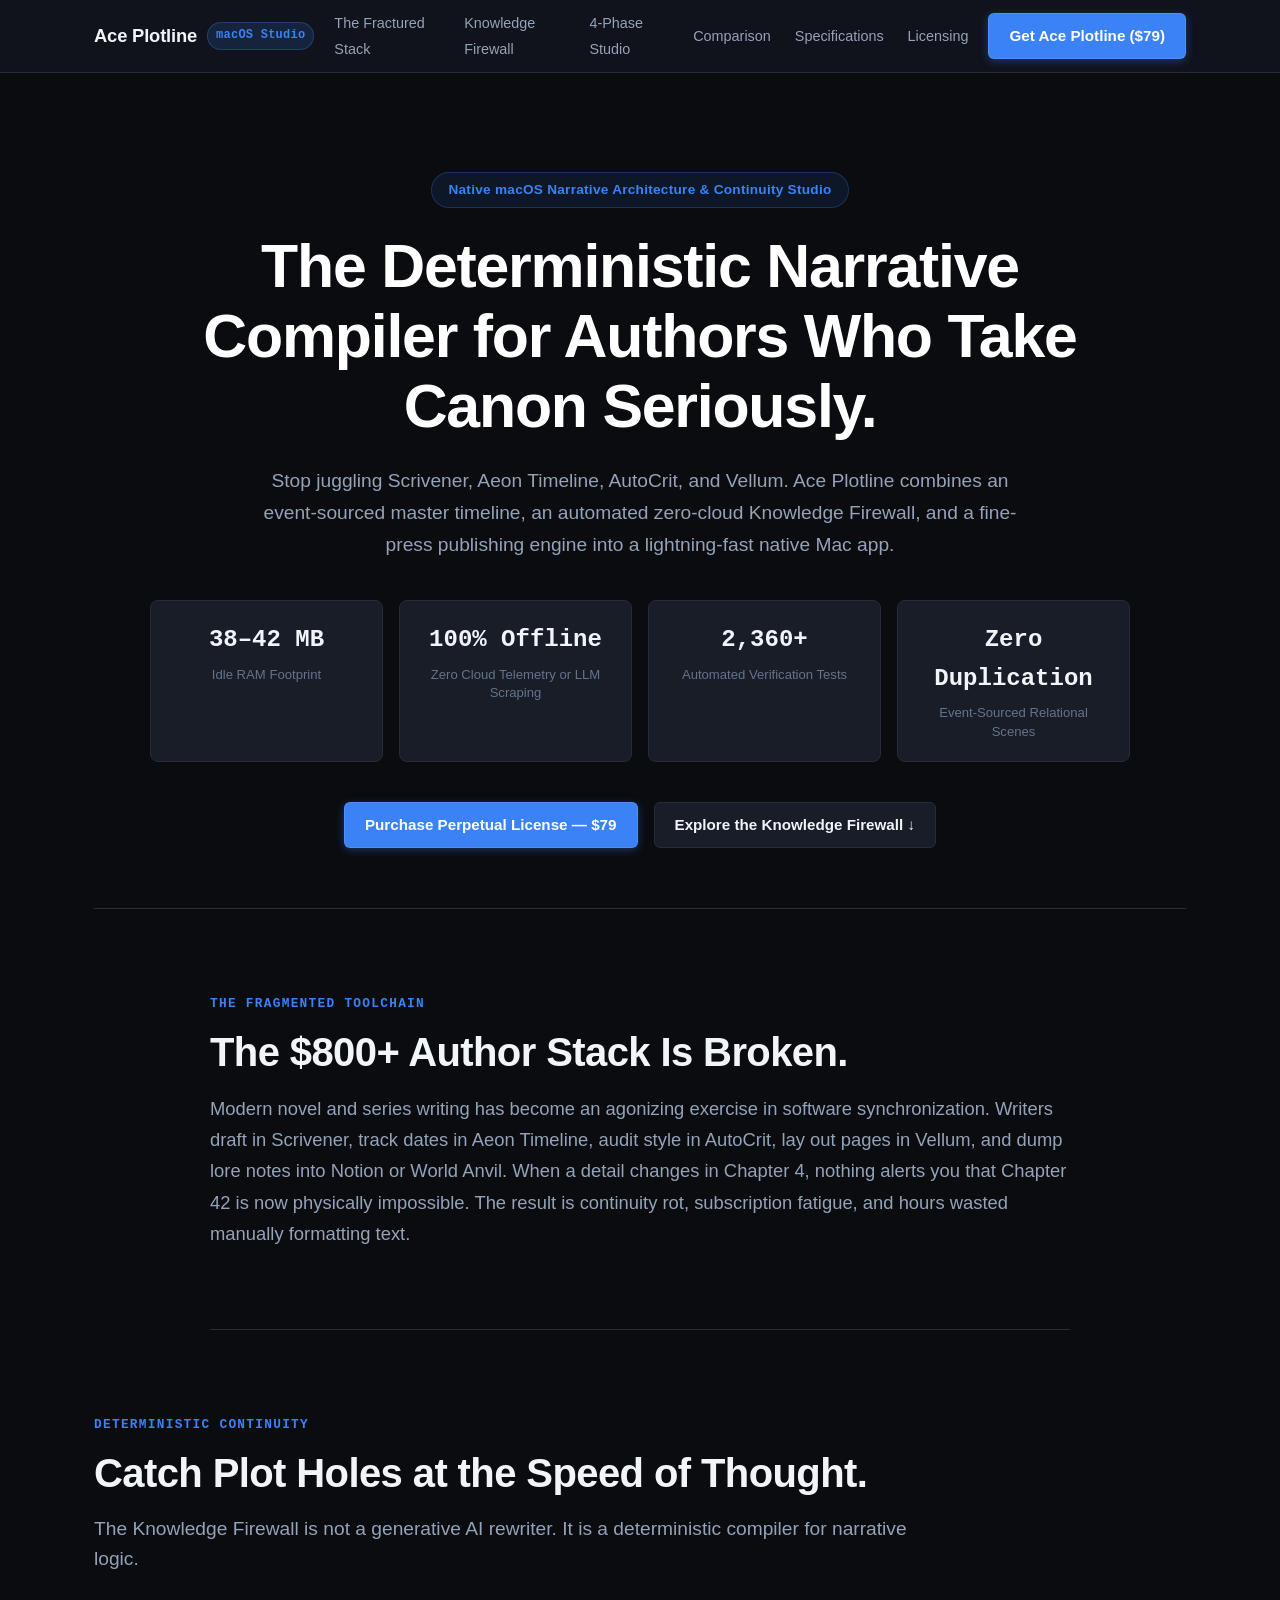
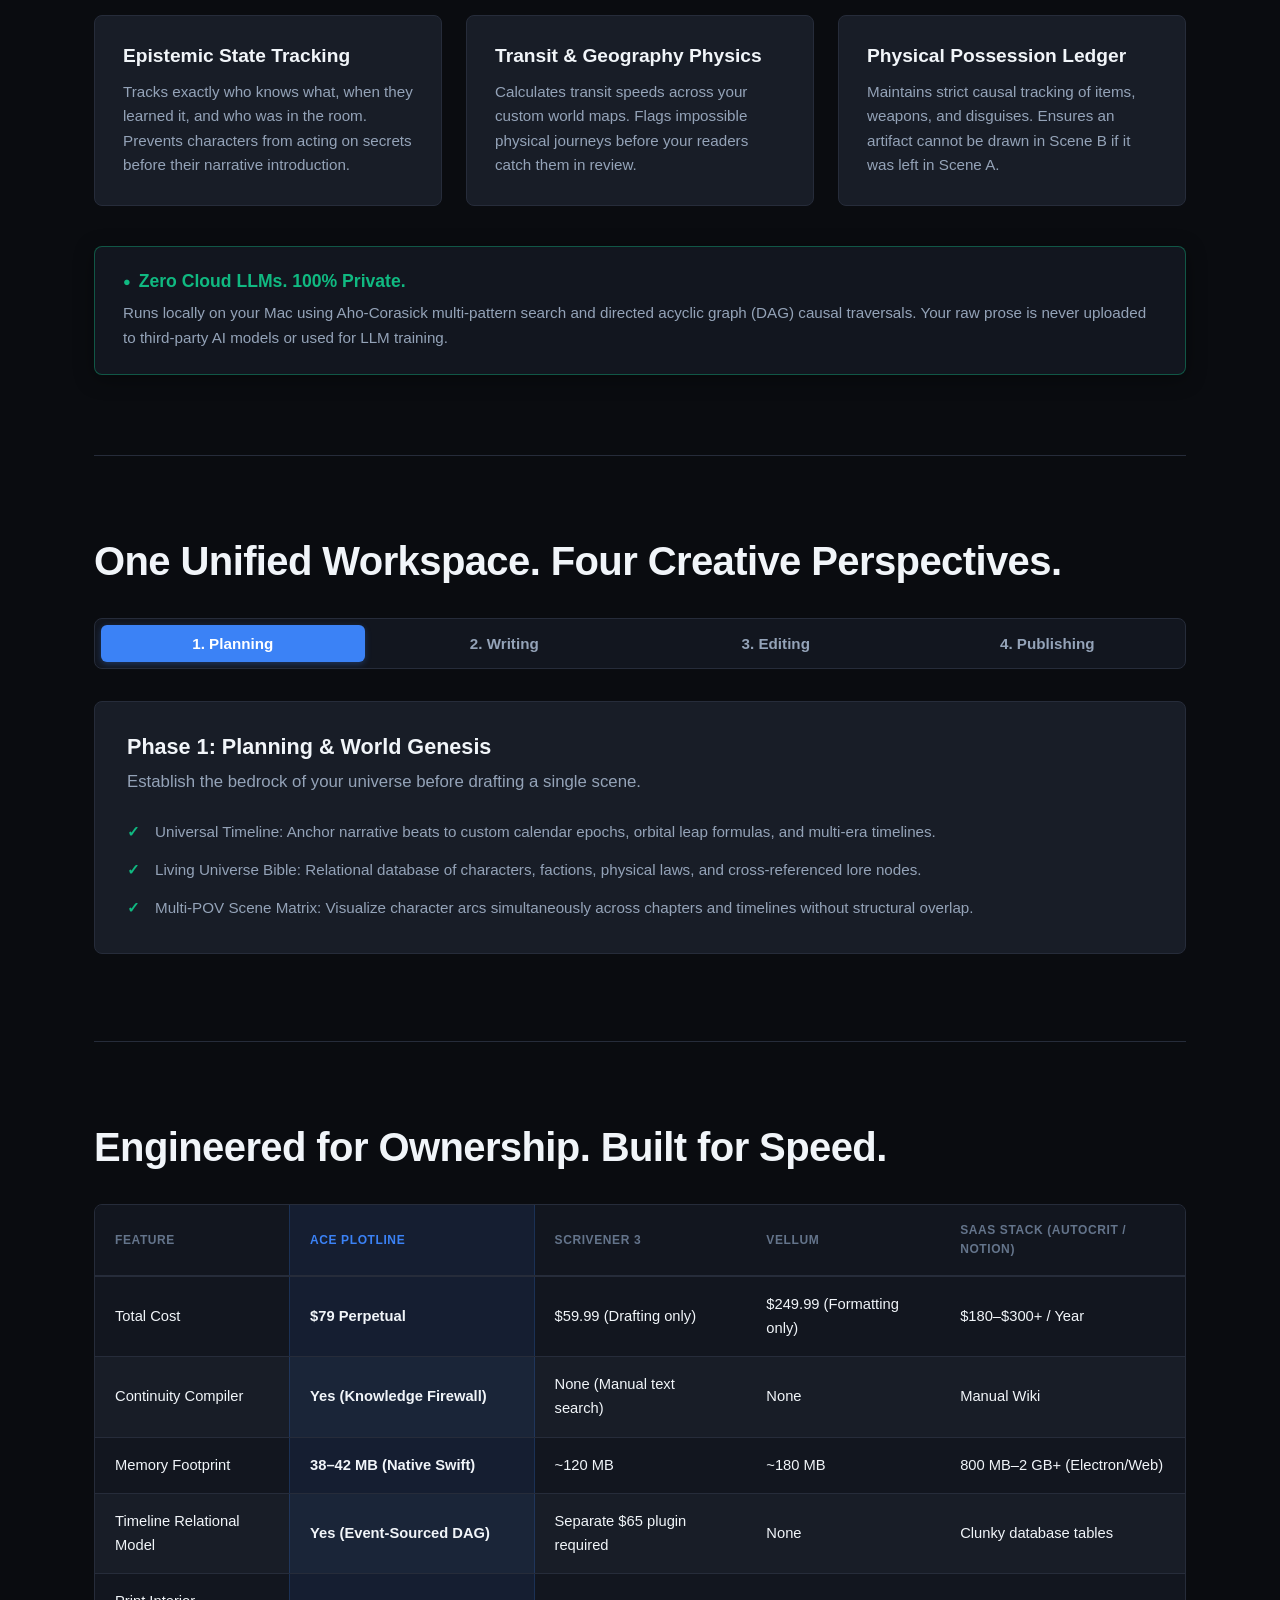
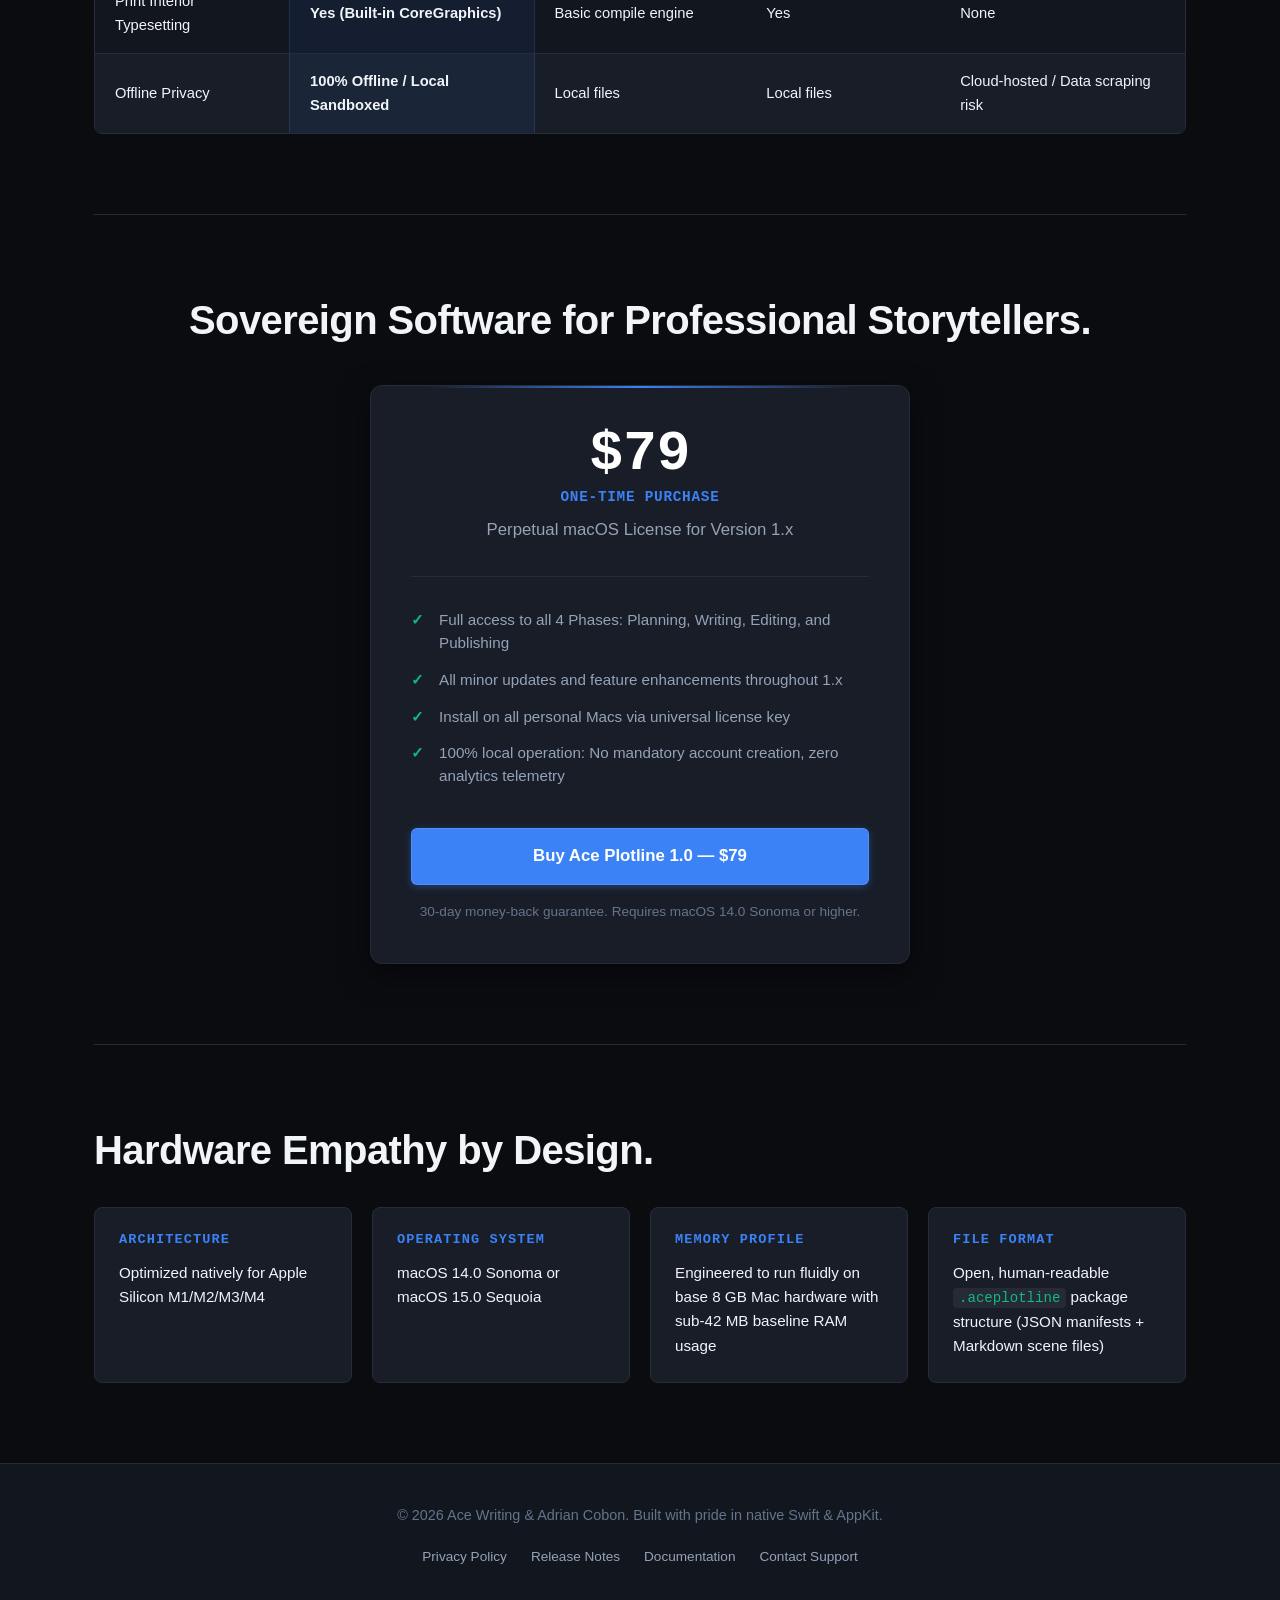
==== commit 2e8bec78: "feat(web): wire phase tab switching, smooth scroll, and open graph metadata" ====
--- a/index.html
+++ b/index.html
@@ -2,9 +2,14 @@
 <html lang="en">
 <head>
   <meta charset="UTF-8">
+  <title>Ace Plotline — Deterministic Narrative Architecture Studio for macOS</title>
+  <meta name="description" content="Ace Plotline is the native, offline-first macOS studio for novelists and series writers. Features an automated Knowledge Firewall, event-sourced timeline, and CoreGraphics print publishing.">
   <meta name="viewport" content="width=device-width, initial-scale=1.0">
-  <title>Ace Plotline — Native macOS Narrative Architecture & Continuity Studio</title>
-  <meta name="description" content="Ace Plotline is the deterministic narrative compiler for authors who take canon seriously. Master timeline, automated zero-cloud Knowledge Firewall, and fine-press publishing engine in a native Mac app.">
+  <meta property="og:title" content="Ace Plotline — Native macOS Narrative Architecture Studio">
+  <meta property="og:description" content="Stop juggling Scrivener, Aeon Timeline, and Vellum. Deterministic continuity and fine-press publishing in a sub-42MB native Mac app.">
+  <meta property="og:type" content="website">
+  <meta property="og:url" content="https://ace-writing.com">
+  <meta name="twitter:card" content="summary_large_image">
   <link rel="stylesheet" href="styles.css">
 </head>
 <body>
--- a/styles.css
+++ b/styles.css
@@ -0,0 +1,797 @@
+:root {
+  --bg-canvas: #0a0c10;
+  --bg-surface: #12161f;
+  --bg-card: #181d27;
+  --bg-card-hover: #1f2633;
+  --border-subtle: #262c3a;
+  --border-focus: #3b82f6;
+  --text-primary: #f1f5f9;
+  --text-secondary: #94a3b8;
+  --text-muted: #64748b;
+  --accent-blue: #3b82f6;
+  --accent-blue-hover: #2563eb;
+  --accent-emerald: #10b981;
+  --accent-amber: #f59e0b;
+  --font-sans: -apple-system, BlinkMacSystemFont, "SF Pro Display", "SF Pro Text", "Segoe UI", Roboto, sans-serif;
+  --font-mono: "SF Mono", Menlo, Monaco, Consolas, monospace;
+  --max-width: 1140px;
+}
+
+*, *::before, *::after {
+  box-sizing: border-box;
+  margin: 0;
+  padding: 0;
+}
+
+html {
+  scroll-behavior: smooth;
+  scroll-padding-top: 80px;
+}
+
+body {
+  background-color: var(--bg-canvas);
+  color: var(--text-primary);
+  font-family: var(--font-sans);
+  line-height: 1.6;
+  -webkit-font-smoothing: antialiased;
+  -moz-osx-font-smoothing: grayscale;
+  padding-top: 72px;
+}
+
+/* Typography & General */
+h1, h2, h3, h4, h5, h6 {
+  color: var(--text-primary);
+  font-weight: 700;
+  line-height: 1.25;
+}
+
+h2 {
+  font-size: clamp(1.8rem, 3.5vw, 2.5rem);
+  letter-spacing: -0.015em;
+  margin-bottom: 1rem;
+}
+
+p {
+  color: var(--text-secondary);
+  font-size: 1rem;
+}
+
+a {
+  color: inherit;
+  text-decoration: none;
+  transition: color 0.2s ease;
+}
+
+ul {
+  list-style: none;
+}
+
+/* Buttons */
+.btn-primary {
+  display: inline-flex;
+  align-items: center;
+  justify-content: center;
+  background-color: var(--accent-blue);
+  color: #ffffff;
+  font-weight: 600;
+  font-size: 0.95rem;
+  padding: 10px 20px;
+  border-radius: 6px;
+  border: 1px solid rgba(255, 255, 255, 0.1);
+  box-shadow: 0 2px 8px rgba(59, 130, 246, 0.35);
+  cursor: pointer;
+  transition: background-color 0.2s ease, transform 0.15s ease, box-shadow 0.2s ease;
+  white-space: nowrap;
+}
+
+.btn-primary:hover {
+  background-color: var(--accent-blue-hover);
+  color: #ffffff;
+  transform: translateY(-1px);
+  box-shadow: 0 4px 14px rgba(59, 130, 246, 0.45);
+}
+
+.btn-secondary {
+  display: inline-flex;
+  align-items: center;
+  justify-content: center;
+  background-color: var(--bg-card);
+  color: var(--text-primary);
+  font-weight: 600;
+  font-size: 0.95rem;
+  padding: 10px 20px;
+  border-radius: 6px;
+  border: 1px solid var(--border-subtle);
+  cursor: pointer;
+  transition: background-color 0.2s ease, border-color 0.2s ease, transform 0.15s ease;
+  white-space: nowrap;
+}
+
+.btn-secondary:hover {
+  background-color: var(--bg-card-hover);
+  border-color: var(--text-muted);
+  transform: translateY(-1px);
+}
+
+.btn-large {
+  padding: 14px 28px;
+  font-size: 1.05rem;
+  width: 100%;
+}
+
+/* Badges & Tags */
+.badge {
+  display: inline-block;
+  background: rgba(59, 130, 246, 0.15);
+  color: var(--accent-blue);
+  border: 1px solid rgba(59, 130, 246, 0.3);
+  font-size: 0.75rem;
+  font-weight: 600;
+  padding: 3px 8px;
+  border-radius: 9999px;
+  letter-spacing: 0.02em;
+  font-family: var(--font-mono);
+}
+
+.section-tag {
+  display: inline-block;
+  font-family: var(--font-mono);
+  font-size: 0.8rem;
+  font-weight: 600;
+  text-transform: uppercase;
+  letter-spacing: 0.1em;
+  color: var(--accent-blue);
+  margin-bottom: 0.75rem;
+}
+
+/* Header & Navigation Bar */
+header {
+  position: fixed;
+  top: 0;
+  left: 0;
+  width: 100%;
+  z-index: 1000;
+  backdrop-filter: blur(16px);
+  -webkit-backdrop-filter: blur(16px);
+  background: rgba(18, 22, 31, 0.85);
+  border-bottom: 1px solid var(--border-subtle);
+}
+
+nav[role="navigation"] {
+  max-width: var(--max-width);
+  margin: 0 auto;
+  padding: 0 24px;
+  height: 72px;
+  display: flex;
+  align-items: center;
+  justify-content: space-between;
+  gap: 20px;
+}
+
+.nav-brand {
+  display: flex;
+  align-items: center;
+  gap: 10px;
+  flex-shrink: 0;
+}
+
+.brand-name {
+  font-size: 1.15rem;
+  font-weight: 700;
+  letter-spacing: -0.01em;
+  color: var(--text-primary);
+}
+
+.nav-links {
+  display: flex;
+  align-items: center;
+  gap: 24px;
+}
+
+.nav-links a {
+  font-size: 0.9rem;
+  font-weight: 500;
+  color: var(--text-secondary);
+}
+
+.nav-links a:hover {
+  color: var(--accent-blue);
+}
+
+.nav-cta {
+  flex-shrink: 0;
+}
+
+/* Main Container & Sections */
+main {
+  max-width: var(--max-width);
+  margin: 0 auto;
+  padding: 0 24px;
+}
+
+section {
+  padding: 80px 0;
+  border-bottom: 1px solid var(--border-subtle);
+}
+
+section:last-of-type {
+  border-bottom: none;
+}
+
+/* Hero Section */
+#hero {
+  padding: 100px 0 60px;
+  text-align: center;
+  display: flex;
+  flex-direction: column;
+  align-items: center;
+}
+
+.hero-eyebrow {
+  display: inline-block;
+  background: rgba(59, 130, 246, 0.1);
+  color: var(--accent-blue);
+  border: 1px solid rgba(59, 130, 246, 0.25);
+  font-size: 0.85rem;
+  font-weight: 600;
+  padding: 6px 16px;
+  border-radius: 9999px;
+  margin-bottom: 1.5rem;
+  letter-spacing: 0.02em;
+}
+
+.hero-headline {
+  font-size: clamp(2.5rem, 5vw, 3.8rem);
+  letter-spacing: -0.02em;
+  line-height: 1.15;
+  color: #ffffff;
+  margin-bottom: 1.5rem;
+  max-width: 960px;
+}
+
+.hero-subheadline {
+  max-width: 780px;
+  color: var(--text-secondary);
+  font-size: 1.2rem;
+  line-height: 1.65;
+  margin-bottom: 2.5rem;
+}
+
+.metric-badges-grid {
+  display: grid;
+  grid-template-columns: repeat(auto-fit, minmax(200px, 1fr));
+  gap: 16px;
+  width: 100%;
+  max-width: 980px;
+  margin-bottom: 2.5rem;
+}
+
+.metric-badge {
+  background: var(--bg-card);
+  border: 1px solid var(--border-subtle);
+  border-radius: 8px;
+  padding: 20px;
+  text-align: center;
+  display: flex;
+  flex-direction: column;
+  gap: 6px;
+  transition: transform 0.2s ease, border-color 0.2s ease;
+}
+
+.metric-badge:hover {
+  border-color: var(--border-focus);
+  transform: translateY(-2px);
+}
+
+.metric-value {
+  font-family: var(--font-mono);
+  font-size: 1.5rem;
+  font-weight: 700;
+  color: var(--text-primary);
+}
+
+.metric-label {
+  font-size: 0.82rem;
+  color: var(--text-muted);
+  line-height: 1.4;
+}
+
+.hero-actions {
+  display: flex;
+  align-items: center;
+  justify-content: center;
+  gap: 16px;
+  flex-wrap: wrap;
+}
+
+/* The Problem Section */
+#stack-problem {
+  text-align: left;
+  max-width: 860px;
+  margin: 0 auto;
+}
+
+#stack-problem p {
+  font-size: 1.15rem;
+  line-height: 1.7;
+  color: var(--text-secondary);
+}
+
+/* Flagship Wedge: Knowledge Firewall */
+#firewall {
+  text-align: left;
+}
+
+#firewall .section-lead {
+  font-size: 1.2rem;
+  color: var(--text-secondary);
+  max-width: 820px;
+  margin-bottom: 2.5rem;
+}
+
+.features-grid {
+  display: grid;
+  grid-template-columns: repeat(auto-fit, minmax(300px, 1fr));
+  gap: 24px;
+  margin-bottom: 2.5rem;
+}
+
+.feature-card {
+  background: var(--bg-card);
+  border: 1px solid var(--border-subtle);
+  border-radius: 8px;
+  padding: 28px;
+  display: flex;
+  flex-direction: column;
+  gap: 12px;
+  transition: background-color 0.2s ease, border-color 0.2s ease, transform 0.2s ease;
+}
+
+.feature-card:hover {
+  background-color: var(--bg-card-hover);
+  border-color: var(--border-focus);
+  transform: translateY(-2px);
+}
+
+.feature-card h3 {
+  font-size: 1.2rem;
+  color: var(--text-primary);
+}
+
+.feature-card p {
+  font-size: 0.95rem;
+  line-height: 1.6;
+  color: var(--text-secondary);
+}
+
+.architecture-callout {
+  background: var(--bg-surface);
+  border: 1px solid rgba(16, 185, 129, 0.4);
+  border-radius: 8px;
+  padding: 24px 28px;
+  display: flex;
+  flex-direction: column;
+  gap: 8px;
+  position: relative;
+  box-shadow: 0 4px 20px rgba(0, 0, 0, 0.35);
+}
+
+.architecture-callout h3 {
+  color: var(--accent-emerald);
+  font-size: 1.1rem;
+  display: flex;
+  align-items: center;
+  gap: 8px;
+}
+
+.architecture-callout h3::before {
+  content: "●";
+  font-size: 0.8rem;
+  color: var(--accent-emerald);
+}
+
+.architecture-callout p {
+  color: var(--text-secondary);
+  font-size: 0.95rem;
+  line-height: 1.6;
+}
+
+/* 4-Phase Architecture Section */
+#phases {
+  text-align: left;
+}
+
+.tab-navigation {
+  display: flex;
+  gap: 8px;
+  background: var(--bg-surface);
+  padding: 6px;
+  border-radius: 8px;
+  border: 1px solid var(--border-subtle);
+  margin: 2rem 0;
+  overflow-x: auto;
+}
+
+.tab-btn {
+  flex: 1;
+  min-width: 120px;
+  padding: 10px 16px;
+  background: transparent;
+  color: var(--text-secondary);
+  border: none;
+  border-radius: 6px;
+  font-family: var(--font-sans);
+  font-size: 0.95rem;
+  font-weight: 600;
+  cursor: pointer;
+  transition: all 0.2s ease;
+  white-space: nowrap;
+}
+
+.tab-btn:hover {
+  color: var(--text-primary);
+}
+
+.tab-btn.active {
+  background: var(--accent-blue);
+  color: #ffffff;
+  box-shadow: 0 2px 6px rgba(59, 130, 246, 0.3);
+}
+
+.tab-panels {
+  min-height: 260px;
+}
+
+.tab-panel {
+  display: none;
+  background: var(--bg-card);
+  border: 1px solid var(--border-subtle);
+  border-radius: 8px;
+  padding: 32px;
+  animation: fadeIn 0.25s ease;
+}
+
+.tab-panel.active {
+  display: block;
+}
+
+@keyframes fadeIn {
+  from { opacity: 0; transform: translateY(4px); }
+  to { opacity: 1; transform: translateY(0); }
+}
+
+.tab-panel h3 {
+  font-size: 1.35rem;
+  color: var(--text-primary);
+  margin-bottom: 0.5rem;
+}
+
+.phase-desc {
+  font-size: 1.05rem;
+  color: var(--text-secondary);
+  margin-bottom: 1.5rem;
+}
+
+.tab-panel ul {
+  display: flex;
+  flex-direction: column;
+  gap: 14px;
+}
+
+.tab-panel li {
+  position: relative;
+  padding-left: 28px;
+  color: var(--text-secondary);
+  font-size: 0.95rem;
+  line-height: 1.6;
+}
+
+.tab-panel li::before {
+  content: "✓";
+  position: absolute;
+  left: 0;
+  top: 0;
+  color: var(--accent-emerald);
+  font-weight: 700;
+}
+
+/* Competitor Comparison Section */
+#comparison {
+  text-align: left;
+}
+
+.table-container {
+  width: 100%;
+  overflow-x: auto;
+  border: 1px solid var(--border-subtle);
+  border-radius: 8px;
+  margin-top: 2rem;
+  background: var(--bg-surface);
+}
+
+table {
+  width: 100%;
+  border-collapse: collapse;
+  text-align: left;
+  font-size: 0.92rem;
+}
+
+th, td {
+  padding: 16px 20px;
+  border-bottom: 1px solid var(--border-subtle);
+  vertical-align: middle;
+}
+
+thead th {
+  background: var(--bg-surface);
+  color: var(--text-muted);
+  font-weight: 600;
+  text-transform: uppercase;
+  font-size: 0.75rem;
+  letter-spacing: 0.05em;
+  border-bottom: 2px solid var(--border-subtle);
+}
+
+tbody tr:nth-child(even) {
+  background: var(--bg-card);
+}
+
+tbody tr:nth-child(odd) {
+  background: var(--bg-surface);
+}
+
+tbody tr:last-child td {
+  border-bottom: none;
+}
+
+/* Ace Plotline column emphasis */
+th:nth-child(2), td:nth-child(2) {
+  background: rgba(59, 130, 246, 0.08);
+  border-left: 1px solid rgba(59, 130, 246, 0.25);
+  border-right: 1px solid rgba(59, 130, 246, 0.25);
+}
+
+thead th:nth-child(2) {
+  color: var(--accent-blue);
+  font-weight: 700;
+}
+
+td:nth-child(2) strong {
+  color: var(--text-primary);
+  font-weight: 700;
+}
+
+/* Pricing Section */
+#pricing {
+  text-align: center;
+}
+
+.pricing-card {
+  max-width: 540px;
+  margin: 2.5rem auto 0;
+  background: var(--bg-card);
+  border: 1px solid var(--border-subtle);
+  border-radius: 12px;
+  padding: 40px;
+  text-align: center;
+  position: relative;
+  overflow: hidden;
+  box-shadow: 0 10px 30px rgba(0, 0, 0, 0.5);
+}
+
+.pricing-card::before {
+  content: "";
+  position: absolute;
+  top: 0;
+  left: 0;
+  right: 0;
+  height: 2px;
+  background: radial-gradient(circle, var(--accent-blue) 0%, transparent 80%);
+}
+
+.price {
+  font-family: var(--font-mono);
+  font-size: 3.5rem;
+  font-weight: 800;
+  color: #ffffff;
+  line-height: 1;
+  margin-bottom: 0.25rem;
+}
+
+.price-type {
+  font-size: 0.9rem;
+  font-weight: 600;
+  color: var(--accent-blue);
+  text-transform: uppercase;
+  letter-spacing: 0.05em;
+  margin-bottom: 0.5rem;
+  font-family: var(--font-mono);
+}
+
+.license {
+  font-size: 1.05rem;
+  color: var(--text-secondary);
+  margin-bottom: 2rem;
+  font-weight: 500;
+}
+
+.pricing-includes {
+  text-align: left;
+  display: flex;
+  flex-direction: column;
+  gap: 14px;
+  margin-bottom: 2.5rem;
+  border-top: 1px solid var(--border-subtle);
+  padding-top: 2rem;
+}
+
+.pricing-includes li {
+  position: relative;
+  padding-left: 28px;
+  font-size: 0.95rem;
+  color: var(--text-secondary);
+  line-height: 1.5;
+}
+
+.pricing-includes li::before {
+  content: "✓";
+  position: absolute;
+  left: 0;
+  top: 0;
+  color: var(--accent-emerald);
+  font-weight: 700;
+}
+
+.pricing-subtext {
+  font-size: 0.85rem;
+  color: var(--text-muted);
+  margin-top: 1rem;
+}
+
+/* System Specifications Section */
+#specs {
+  text-align: left;
+}
+
+.specs-grid {
+  display: grid;
+  grid-template-columns: repeat(auto-fit, minmax(240px, 1fr));
+  gap: 20px;
+  margin-top: 2rem;
+}
+
+.spec-card {
+  background: var(--bg-card);
+  border: 1px solid var(--border-subtle);
+  border-radius: 8px;
+  padding: 24px;
+}
+
+.spec-card h3 {
+  font-size: 0.85rem;
+  font-family: var(--font-mono);
+  text-transform: uppercase;
+  letter-spacing: 0.08em;
+  color: var(--accent-blue);
+  margin-bottom: 0.75rem;
+}
+
+.spec-card p {
+  font-size: 0.95rem;
+  line-height: 1.6;
+  color: var(--text-primary);
+}
+
+.spec-card code {
+  font-family: var(--font-mono);
+  background: rgba(255, 255, 255, 0.06);
+  padding: 2px 6px;
+  border-radius: 4px;
+  font-size: 0.88rem;
+  color: var(--accent-emerald);
+}
+
+/* Footer */
+footer[role="contentinfo"] {
+  border-top: 1px solid var(--border-subtle);
+  background: var(--bg-surface);
+  padding: 40px 24px;
+  display: flex;
+  flex-direction: column;
+  align-items: center;
+  gap: 16px;
+  text-align: center;
+}
+
+footer p {
+  font-size: 0.9rem;
+  color: var(--text-muted);
+}
+
+.footer-links {
+  display: flex;
+  gap: 24px;
+  flex-wrap: wrap;
+  justify-content: center;
+}
+
+.footer-links a {
+  font-size: 0.85rem;
+  color: var(--text-secondary);
+}
+
+.footer-links a:hover {
+  color: var(--accent-blue);
+}
+
+/* Mobile & Tablet Responsiveness */
+@media (max-width: 768px) {
+  body {
+    padding-top: 64px;
+  }
+
+  nav[role="navigation"] {
+    height: 64px;
+    padding: 0 16px;
+  }
+
+  .nav-links {
+    display: none;
+  }
+
+  .hero-headline {
+    font-size: 2.2rem;
+  }
+
+  .hero-subheadline {
+    font-size: 1.05rem;
+  }
+
+  .metric-badges-grid {
+    grid-template-columns: repeat(2, 1fr);
+    gap: 12px;
+  }
+
+  .hero-actions {
+    flex-direction: column;
+    width: 100%;
+  }
+
+  .hero-actions a {
+    width: 100%;
+  }
+
+  .tab-navigation {
+    flex-wrap: nowrap;
+    overflow-x: auto;
+    -webkit-overflow-scrolling: touch;
+  }
+
+  .tab-btn {
+    flex: 0 0 auto;
+    font-size: 0.85rem;
+    padding: 8px 14px;
+  }
+
+  .pricing-card {
+    padding: 28px 20px;
+  }
+
+  .price {
+    font-size: 2.8rem;
+  }
+
+  th, td {
+    padding: 12px 14px;
+  }
+
+  footer[role="contentinfo"] {
+    padding: 32px 16px;
+  }
+}
+
+@media (max-width: 480px) {
+  .metric-badges-grid {
+    grid-template-columns: 1fr;
+  }
+}
